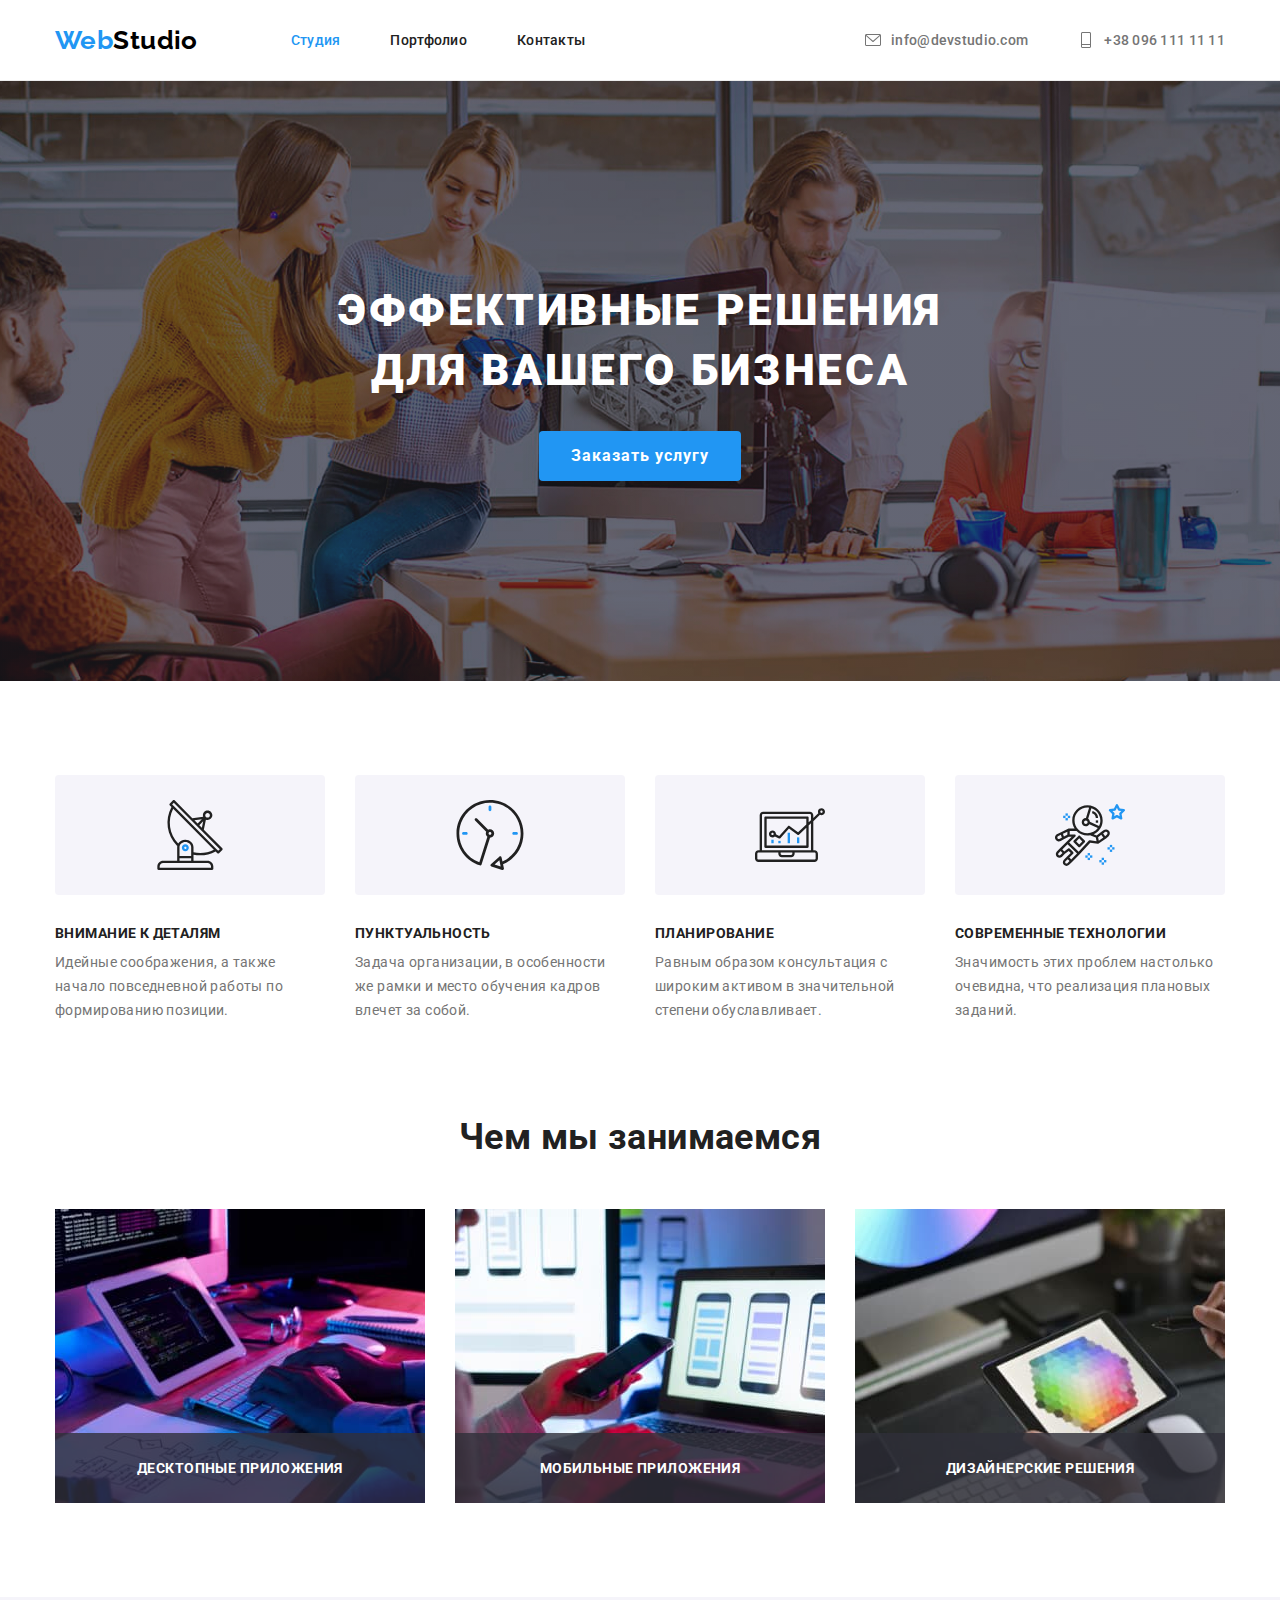
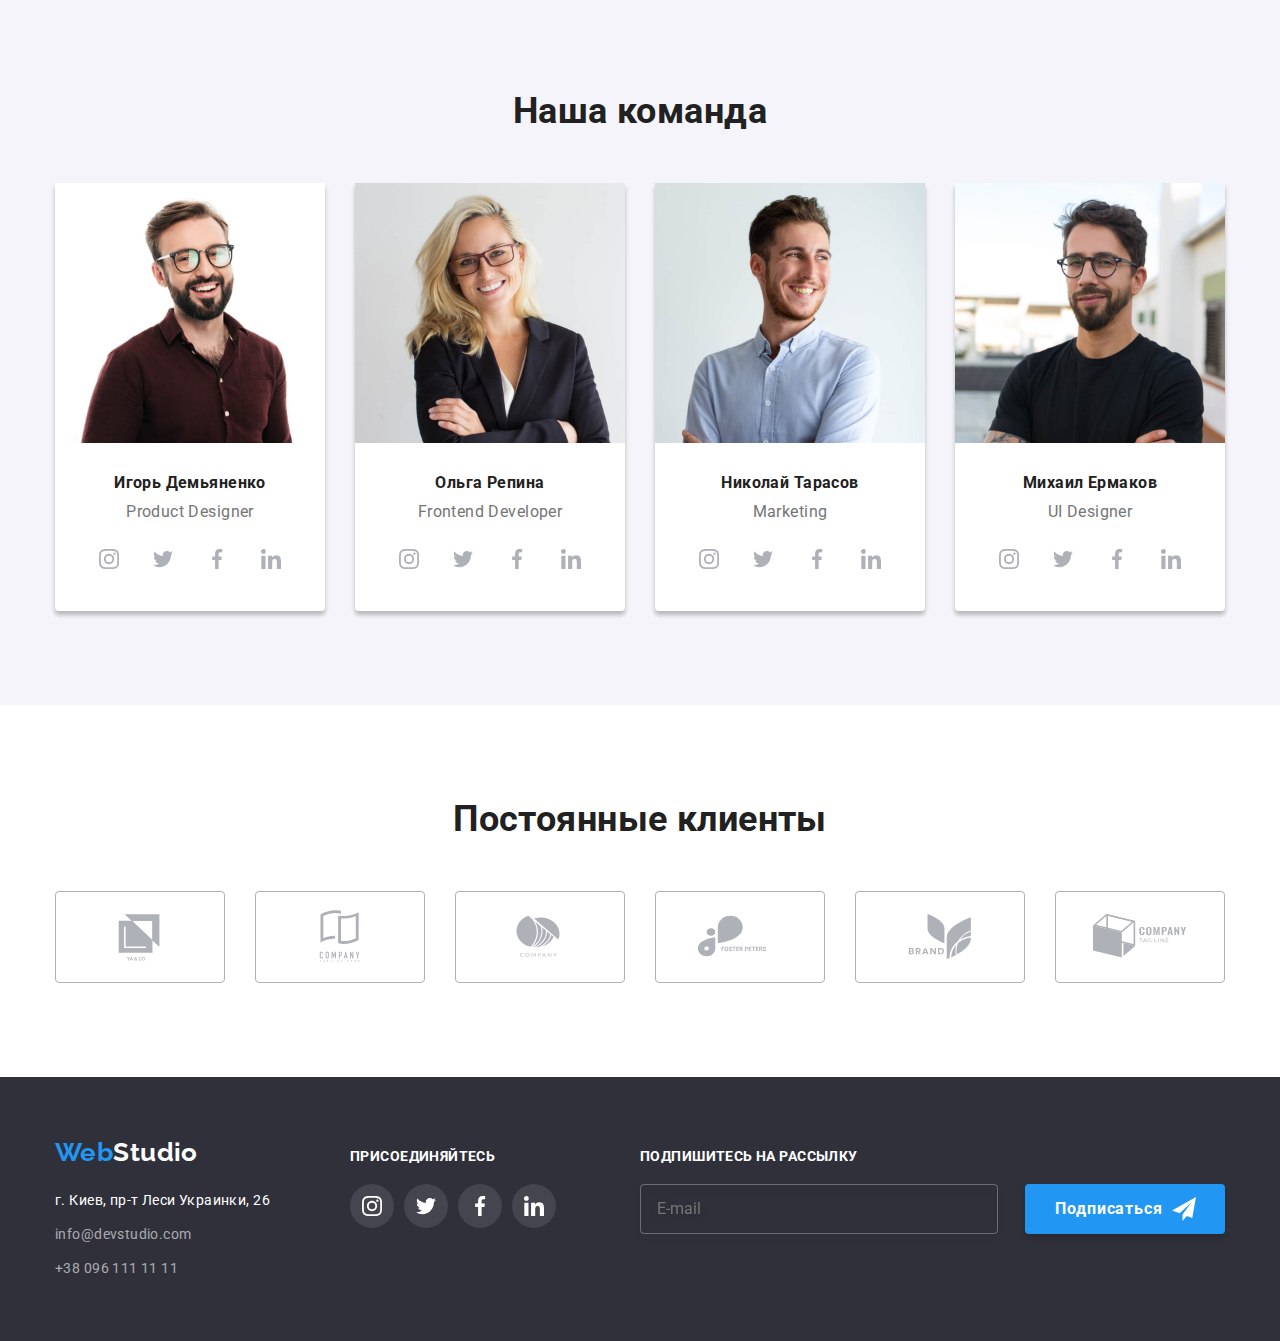
==== index.html @ c086c0a2 "Initial commit" ====
<!DOCTYPE html>
<html lang="ru">
  <head>
    <meta charset="UTF-8" />
    <meta http-equiv="X-UA-Compatible" content="IE=edge" />
    <meta name="viewport" content="width=device-width, initial-scale=1.0" />
    <title>goit-markup-hw-06</title>
    <link
      href="https://fonts.googleapis.com/css2?family=Raleway:wght@700&family=Roboto:wght@400;500;700;900&family=Tangerine:wght@700&display=swap"
      rel="stylesheet"
    />
    <link
      rel="stylesheet"
      href="https://cdnjs.cloudflare.com/ajax/libs/modern-normalize/1.1.0/modern-normalize.min.css"
    />
    <link rel="stylesheet" href="./css/styles.css" />
  </head>
  <body>
    <!--Шапка сайта-->
    <header class="page-header">
      <div class="container">
        <nav class="nav">
          <a href="./index.html" class="logo"
            ><span class="accent">Web</span>Studio</a
          >
          <ul class="nav-list list">
            <li class="item">
              <a class="link current" href="./index.html">Студия</a>
            </li>
            <li class="item">
              <a class="link" href="./portfolio.html">Портфолио</a>
            </li>
            <li class="item">
              <a class="link" href="#">Контакты</a>
            </li>
          </ul>
        </nav>
        <ul class="contacts-list list">
          <li class="item">
            <a class="link" href="mailto:info@devstudio.com">
              <svg class="icon-pag" width="16" height="16">
                <use href="./images/sprite.svg#icon-mail"></use>
              </svg>
              info@devstudio.com</a
            >
          </li>
          <li class="item">
            <a class="link" href="tel:+380961111111">
              <svg class="icon-pag" width="16" height="16">
                <use href="./images/sprite.svg#icon-phone"></use>
              </svg>
              +38 096 111 11 11</a
            >
          </li>
        </ul>
      </div>
    </header>

    <main>
      <!--Герой-->
      <section class="hero">
        <div class="container">
          <h1 class="title">Эффективные решения для вашего бизнеса</h1>
          <button type="button" class="button" data-modal-open>
            Заказать услугу
          </button>
        </div>
      </section>

      <!--Преимущества-->
      <section class="section features">
        <div class="container">
          <h2 class="section-title hidden">Наши преимущества</h2>
          <ul class="features-list list">
            <li class="flex-element features-item features-icon1">
              <h3 class="title">Внимание к деталям</h3>
              <p class="text">
                Идейные соображения, а также начало повседневной работы по
                формированию позиции.
              </p>
            </li>
            <li class="flex-element features-item features-icon2">
              <h3 class="title">Пунктуальность</h3>
              <p class="text">
                Задача организации, в особенности же рамки и место обучения
                кадров влечет за собой.
              </p>
            </li>
            <li class="flex-element features-item features-icon3">
              <h3 class="title">Планирование</h3>
              <p class="text">
                Равным образом консультация с широким активом в значительной
                степени обуславливает.
              </p>
            </li>
            <li class="flex-element features-item features-icon4">
              <h3 class="title">Современные технологии</h3>
              <p class="text">
                Значимость этих проблем настолько очевидна, что реализация
                плановых заданий.
              </p>
            </li>
          </ul>
        </div>
      </section>

      <!--Наши занятия-->
      <section class="section work">
        <div class="container">
          <h2 class="section-title">Чем мы занимаемся</h2>
          <ul class="work-list list">
            <li class="flex-element">
              <img
                src="./images/place1.jpg"
                alt="мужчина печатает на клавиатуре"
                width="370"
                height="294"
              />
              <h3 class="title">Десктопные приложения</h3>
            </li>
            <li class="flex-element">
              <img
                src="./images/place2.jpg"
                alt="девушка клацает смартфон и
          ноутбук"
                width="370"
                height="294"
              />
              <h3 class="title">Мобильные приложения</h3>
            </li>
            <li class="flex-element">
              <img
                src="./images/place3.jpg"
                alt="девушка держит планшет в руках"
                width="370"
                height="294"
              />
              <h3 class="title">Дизайнерские решения</h3>
            </li>
          </ul>
        </div>
      </section>

      <!--Команда-->
      <section class="section team">
        <div class="container">
          <h2 class="section-title">Наша команда</h2>
          <ul class="team-list list">
            <li class="flex-element">
              <img
                class="img"
                src="./images/teacher1.jpg"
                alt="учитель мужчина"
                width="270"
                height="260"
              />
              <div class="team-list-box">
                <h3 class="title">Игорь Демьяненко</h3>
                <p class="text">Product Designer</p>
                <ul class="list-sicials">
                  <li class="social-item">
                    <a class="sicial-link" href="" aria-label="instagram">
                      <svg width="20" height="20">
                        <use href="./images/sprite.svg#icon-instagram"></use>
                      </svg>
                    </a>
                  </li>
                  <li class="social-item">
                    <a class="sicial-link" href="" aria-label="twitter">
                      <svg width="20" height="20">
                        <use href="./images/sprite.svg#icon-twitter"></use>
                      </svg>
                    </a>
                  </li>
                  <li class="social-item">
                    <a class="sicial-link" href="" aria-label="facebook">
                      <svg width="20" height="20">
                        <use href="./images/sprite.svg#icon-facebook"></use>
                      </svg>
                    </a>
                  </li>
                  <li class="social-item">
                    <a class="sicial-link" href="" aria-label="linkedin">
                      <svg width="20" height="20">
                        <use href="./images/sprite.svg#icon-linkedin"></use>
                      </svg>
                    </a>
                  </li>
                </ul>
              </div>
            </li>
            <li class="flex-element">
              <img
                class="img"
                src="./images/teacher2.jpg"
                alt="учитель женщина"
                width="270"
                height="260"
              />
              <div class="team-list-box">
                <h3 class="title">Ольга Репина</h3>
                <p class="text">Frontend Developer</p>
                <ul class="list-sicials">
                  <li class="social-item">
                    <a class="sicial-link" href="" aria-label="instagram">
                      <svg width="20" height="20">
                        <use href="./images/sprite.svg#icon-instagram"></use>
                      </svg>
                    </a>
                  </li>
                  <li class="social-item">
                    <a class="sicial-link" href="" aria-label="twitter">
                      <svg width="20" height="20">
                        <use href="./images/sprite.svg#icon-twitter"></use>
                      </svg>
                    </a>
                  </li>
                  <li class="social-item">
                    <a class="sicial-link" href="" aria-label="facebook">
                      <svg width="20" height="20">
                        <use href="./images/sprite.svg#icon-facebook"></use>
                      </svg>
                    </a>
                  </li>
                  <li class="social-item">
                    <a class="sicial-link" href="" aria-label="linkedin">
                      <svg width="20" height="20">
                        <use href="./images/sprite.svg#icon-linkedin"></use>
                      </svg>
                    </a>
                  </li>
                </ul>
              </div>
            </li>
            <li class="flex-element">
              <img
                class="img"
                src="./images/teacher3.jpg"
                alt="учитель мужчина"
                width="270"
                height="260"
              />
              <div class="team-list-box">
                <h3 class="title">Николай Тарасов</h3>
                <p class="text">Marketing</p>
                <ul class="list-sicials">
                  <li class="social-item">
                    <a class="sicial-link" href="" aria-label="instagram">
                      <svg width="20" height="20">
                        <use href="./images/sprite.svg#icon-instagram"></use>
                      </svg>
                    </a>
                  </li>
                  <li class="social-item">
                    <a class="sicial-link" href="" aria-label="twitter">
                      <svg width="20" height="20">
                        <use href="./images/sprite.svg#icon-twitter"></use>
                      </svg>
                    </a>
                  </li>
                  <li class="social-item">
                    <a class="sicial-link" href="" aria-label="facebook">
                      <svg width="20" height="20">
                        <use href="./images/sprite.svg#icon-facebook"></use>
                      </svg>
                    </a>
                  </li>
                  <li class="social-item">
                    <a class="sicial-link" href="" aria-label="linkedin">
                      <svg width="20" height="20">
                        <use href="./images/sprite.svg#icon-linkedin"></use>
                      </svg>
                    </a>
                  </li>
                </ul>
              </div>
            </li>
            <li class="flex-element">
              <img
                class="img"
                src="./images/teacher4.jpg"
                alt="учитель мужчина"
                width="270"
                height="260"
              />
              <div class="team-list-box">
                <h3 class="title">Михаил Ермаков</h3>
                <p class="text">UI Designer</p>
                <ul class="list-sicials">
                  <li class="social-item">
                    <a class="sicial-link" href="" aria-label="instagram">
                      <svg width="20" height="20">
                        <use href="./images/sprite.svg#icon-instagram"></use>
                      </svg>
                    </a>
                  </li>
                  <li class="social-item">
                    <a class="sicial-link" href="" aria-label="twitter">
                      <svg width="20" height="20">
                        <use href="./images/sprite.svg#icon-twitter"></use>
                      </svg>
                    </a>
                  </li>
                  <li class="social-item">
                    <a class="sicial-link" href="" aria-label="facebook">
                      <svg width="20" height="20">
                        <use href="./images/sprite.svg#icon-facebook"></use>
                      </svg>
                    </a>
                  </li>
                  <li class="social-item">
                    <a class="sicial-link" href="" aria-label="linkedin">
                      <svg width="20" height="20">
                        <use href="./images/sprite.svg#icon-linkedin"></use>
                      </svg>
                    </a>
                  </li>
                </ul>
              </div>
            </li>
          </ul>
        </div>
      </section>

      <section class="section clients">
        <div class="container">
          <h2 class="section-title">Постоянные клиенты</h2>
          <ul class="clients-list list">
            <li class="clients-item">
              <a class="clients-link" href="#">
                <svg width="106" height="60">
                  <use href="./images/sprite.svg#icon-company1"></use>
                </svg>
              </a>
            </li>
            <li class="clients-item">
              <a class="clients-link" href="#">
                <svg width="106px" height="60px">
                  <use href="./images/sprite.svg#icon-company2"></use>
                </svg>
              </a>
            </li>
            <li class="clients-item">
              <a class="clients-link" href="#">
                <svg width="106" height="60">
                  <use href="./images/sprite.svg#icon-company3"></use>
                </svg>
              </a>
            </li>
            <li class="clients-item">
              <a class="clients-link" href="#">
                <svg width="106" height="60">
                  <use href="./images/sprite.svg#icon-company4"></use>
                </svg>
              </a>
            </li>
            <li class="clients-item">
              <a class="clients-link" href="#">
                <svg width="106" height="60">
                  <use href="./images/sprite.svg#icon-company5"></use>
                </svg>
              </a>
            </li>
            <li class="clients-item">
              <a class="clients-link" href="#">
                <svg width="106px" height="60px">
                  <use href="./images/sprite.svg#icon-company6"></use>
                </svg>
              </a>
            </li>
          </ul>
        </div>
      </section>
    </main>

    <!--Подвал сайта-->
    <footer class="footer">
      <div class="container">
        <div class="footer-block-left">
          <div class="footer-flex">
            <a href="./index.html" class="logo"
              ><span class="accent">Web</span>Studio</a
            >
            <address class="footer-address">
              <ul class="contacts-nav list">
                <li class="address-item">
                  <a
                    href="https://goo.gl/maps/D3uRbkzvZpGUqhTm6"
                    target="_blank"
                    rel="noopener noreferrer"
                    class="link"
                    >г. Киев, пр-т Леси Украинки, 26</a
                  >
                </li>
                <li class="item">
                  <a href="mailto:info@devstudio.com" class="link"
                    >info@devstudio.com</a
                  >
                </li>
                <li class="item">
                  <a href="tel:+380961111111" class="link">+38 096 111 11 11</a>
                </li>
              </ul>
            </address>
          </div>
          <div class="footer-flex">
            <h3 class="title">присоединяйтесь</h3>
            <ul class="list-sicials">
              <li class="social-item">
                <a class="sicial-link" href="" aria-label="instagram">
                  <svg width="20" height="20">
                    <use href="./images/sprite.svg#icon-instagram"></use>
                  </svg>
                </a>
              </li>
              <li class="social-item">
                <a class="sicial-link" href="" aria-label="twitter">
                  <svg width="20" height="20">
                    <use href="./images/sprite.svg#icon-twitter"></use>
                  </svg>
                </a>
              </li>
              <li class="social-item">
                <a class="sicial-link" href="" aria-label="facebook">
                  <svg width="20" height="20">
                    <use href="./images/sprite.svg#icon-facebook"></use>
                  </svg>
                </a>
              </li>
              <li class="social-item">
                <a class="sicial-link" href="" aria-label="linkedin">
                  <svg width="20" height="20">
                    <use href="./images/sprite.svg#icon-linkedin"></use>
                  </svg>
                </a>
              </li>
            </ul>
          </div>
        </div>

        <div class="footer-form footer-block-right">
          <h3 class="title">Подпишитесь на рассылку</h3>
          <form class="form">
            <input
              class="form-input"
              type="text"
              name="user-subscribe"
              placeholder="E-mail"
            />
            <button class="button" type="submit">
              Подписаться
              <svg class="icon-send" width="24" height="24">
                <use href="./images/sprite.svg#icon-icon-send"></use>
              </svg>
            </button>
          </form>
        </div>
      </div>
    </footer>

    <div class="backdrop is-hidden" data-modal>
      <div class="model">
        <strong class="model-title"
          >Оставьте свои данные, мы вам перезвоним</strong
        >
        <form class="model-form">
          <label class="label-grup">
            <span class="model-name">Имя</span>
            <input class="model-input" type="text" name="user-name" />
            <svg class="modal-icon" width="16" height="16">
              <use href="./images/sprite.svg#icon-person-modal"></use>
            </svg>
          </label>

          <label class="label-grup">
            <span class="model-name">Телефон</span>
            <input class="model-input" type="text" name="user-phone" />
            <svg class="modal-icon" width="16" height="16">
              <use href="./images/sprite.svg#icon-phone-modal"></use>
            </svg>
          </label>

          <label class="label-grup">
            <span class="model-name">Почта</span>
            <input class="model-input" type="text" name="user-email" />
            <svg class="modal-icon" width="16" height="16">
              <use href="./images/sprite.svg#icon-email-modal"></use>
            </svg>
          </label>

          <label class="label-grup label-comment">
            <span class="model-name">Коментарий</span>
            <textarea
              class="modai-comment"
              placeholder="Введите текст"
            ></textarea>
          </label>

          <label class="label-grup label-checkbox">
            <input
              class="model-checkbox hidden"
              type="checkbox"
              name="user-checkbox"
            />
            <span class="checkbox-box">
              <svg class="checkbox-icon" width="11" height="8">
                <use href="./images/sprite.svg#icon-mark-modal"></use>
              </svg>
            </span>
            <span class="checkbox-name"
              >Соглашаюсь с рассылкой и принимаю&nbsp;<a
                class="checkbox-link"
                href="#"
                >Условия договора</a
              ></span
            >
          </label>
          <button class="button" type="submit">Отправить</button>
        </form>

        <button class="button-close" data-modal-close>
          <svg class="close-icon" width="11" height="11">
            <use href="./images/sprite.svg#icon-close"></use>
          </svg>
        </button>
      </div>
    </div>

    <script src="./js/modal.js"></script>
  </body>
</html>
---- css/styles.css ----
:root {
  --primary-white-color: #fff;
  --primary-text-color: #757575;
  --title-text-color: #212121;
  --accant-color: #2196f3;
  --portfolio-btn-color: #f5f4fa;
  --social-icon-color: #afb1b8;
  --slider-text-color: rgba(33, 150, 243, 0.9);
}

body {
  position: relative;
  font-family: "Roboto", sans-serif;
  font-size: 14px;
  line-height: 1.714;
  letter-spacing: 0.03em;

  color: var(--primary-text-color);
  background-color: var(--primary-white-color);
}

img {
  display: block;
}

.list {
  padding: 0;
  margin: 0;
  list-style: none;
}
.hidden {
  position: absolute;
  white-space: nowrap;
  width: 1px;
  height: 1px;
  overflow: hidden;
  border: 0;
  padding: 0;
  clip: rect(0 0 0 0);
  clip-path: inset(50%);
  margin: -1px;
}
.link {
  display: block;
  text-decoration: none;

  transition-property: color;
  transition-duration: 250ms;
  transition-timing-function: cubic-bezier(0.4, 0, 0.2, 1);
}

.container {
  width: 1200px;
  padding-left: 15px;
  padding-right: 15px;
  margin: 0 auto;
}

/* logo */
.logo {
  font-family: "Raleway", sans-serif;
  text-decoration: none;
  font-weight: 700;
  font-size: 26px;
  line-height: 1.192;

  color: #000;
}

.page-header .logo {
  margin-right: 93px;
  padding-top: 24px;
  padding-bottom: 24px;
}

/* page-header */

.page-header {
  border-bottom: 1px solid #ececec;
}

.page-header .container,
.nav-list {
  display: flex;
}
.page-header .nav {
  display: flex;
  align-items: center;
}

.contacts-list {
  display: flex;
  margin-left: auto;
}

.contacts-list .link {
  display: flex;
}

.contacts-list .icon-pag {
  margin-right: 10px;
  fill: var(--primary-text-color);

  transition-property: fill;
  transition-duration: 250ms;
  transition-timing-function: cubic-bezier(0.4, 0, 0.2, 1);
}

.contacts-list .link:hover .icon-pag,
.contacts-list .link:focus .icon-pag {
  fill: var(--accant-color);
}

.nav-list .link,
.contacts-list .link {
  padding-top: 32px;
  padding-bottom: 32px;
}

.nav-list .item:not(:last-child),
.contacts-list .item:not(:last-child) {
  margin-right: 50px;
}

.nav-list .link,
.contacts-list .link {
  font-weight: 500;
  line-height: 1.142;
  letter-spacing: 0.02em;

  color: var(--title-text-color);
}

.nav-list .link {
  position: relative;
}

.nav-list .link::after {
  content: "";
  display: inline-block;
  width: 100%;
  height: 4px;
  position: absolute;
  bottom: -1px;
  left: 0;
  border-radius: 2px;

  transition-property: background-color;
  transition-duration: 250ms;
  transition-timing-function: cubic-bezier(0.4, 0, 0.2, 1);
}

.nav-list .link:hover.link::after {
  background-color: var(--accant-color);
}

.contacts-list .link {
  color: var(--primary-text-color);
}

.link:hover,
.link:focus,
.nav .current,
.accent {
  color: var(--accant-color);
}

/* hero */

.hero {
  background-image: linear-gradient(
      to right,
      rgba(47, 48, 58, 0.4),
      rgba(47, 48, 58, 0.4)
    ),
    url("../images/hero-bg.jpg");
  background-position: center top;
  background-repeat: no-repeat;

  max-width: 1600px;
  margin: 0 auto;
  padding-top: 200px;
  padding-bottom: 200px;
  text-align: center;
}

.footer {
  background-color: #2f303a;
}

.hero .title {
  max-width: 696px;
  margin: 0 auto 30px auto;

  font-weight: 900;
  font-size: 44px;
  line-height: 1.363;
  letter-spacing: 0.06em;
  text-transform: uppercase;

  color: var(--primary-white-color);
}

.button {
  padding: 10px 32px;
  cursor: pointer;
  border: none;

  font-weight: 700;
  font-size: 16px;
  line-height: 1.875;
  letter-spacing: 0.06em;

  color: var(--primary-white-color);
  background-color: var(--accant-color);
  border-radius: 4px;

  transition-property: background-color, box-shadow;
  transition-duration: 250ms;
  transition-timing-function: cubic-bezier(0.4, 0, 0.2, 1);
}

.hero .button:hover {
  background-color: #188ce8;
  box-shadow: 0px 4px 4px rgba(0, 0, 0, 0.15);
}

/* section */

.section {
  padding: 94px 0;
}

.section .title {
  color: var(--title-text-color);
}

.section .section-title {
  font-size: 36px;
  line-height: 1.166;
  text-align: center;

  color: var(--title-text-color);
}

.section-title {
  margin-top: 0;
  margin-bottom: 50px;
}

/* features */

.features-item::before {
  content: "";
  display: block;
  width: 270px;
  height: 120px;
  border-radius: 4px;
  background-color: #f5f4fa;

  background-position: center center;
  background-size: 70px 70px;
  background-repeat: no-repeat;
  margin-bottom: 30px;
}

.features-icon1::before {
  background-image: url("../images/antenna.svg");
}
.features-icon2::before {
  background-image: url("../images/clock.svg");
}
.features-icon3::before {
  background-image: url("../images/diagram.svg");
}
.features-icon4::before {
  background-image: url("../images/astronaut.svg");
}

.features {
  padding-bottom: 0;
}

.features-list {
  display: flex;
}

.features-list .flex-element {
  width: 270px;
}

.features-list .flex-element:not(:last-child) {
  margin-right: 30px;
}

.features-list .title {
  margin-top: 0;
  margin-bottom: 10px;

  font-size: 14px;
  line-height: 1.142;
  text-transform: uppercase;
}

.features-list .text {
  margin: 0;
}

/* work */

.work {
  padding-top: 94px;
  padding-bottom: 94px;
}

.work-list {
  display: flex;
  line-height: 0;
}

.work-list .flex-element:not(:last-child) {
  margin-right: 30px;
}

.work-list .flex-element {
  position: relative;
}

.work-list .title {
  position: absolute;
  bottom: 0;
  left: 0;
  margin: 0;
  padding: 27px 0;
  width: 100%;
  text-align: center;
  font-size: 14px;
  line-height: 1.142;
  text-transform: uppercase;
  color: var(--primary-white-color);
  background-color: rgba(47, 48, 58, 0.8);
}

/* team */

.team-list {
  display: flex;
}

.team-list .flex-element {
  border-radius: 0 0 4px 4px;
  box-shadow: 0px 4px 4px 0px rgba(0, 0, 0, 0.25);

  background-color: var(--primary-white-color);
}

.team-list .flex-element:not(:last-child) {
  margin-right: 30px;
}

.team {
  padding-top: 94px;
  padding-bottom: 94px;
  background-color: #f5f4fa;
}

.team-list-box {
  padding: 30px 10px;
}

.team-list .title,
.team-list .text {
  margin: 0;

  font-size: 16px;
  line-height: 1.187;
  text-align: center;
}

.team-list .title {
  margin-bottom: 10px;
}

.team-list .text {
  margin-bottom: 16px;
}

/* list-sicials */

.list-sicials {
  display: flex;
  list-style: none;
  justify-content: center;
  align-items: center;
  padding: 0;
  margin: 0;
}

.list-sicials .social-item:not(:last-child) {
  margin-right: 10px;
}

.list-sicials .sicial-link {
  width: 44px;
  height: 44px;
  border-radius: 50%;
  display: flex;
  justify-content: center;
  align-items: center;

  transition-property: background-color;
  transition-duration: 250ms;
  transition-timing-function: cubic-bezier(0.4, 0, 0.2, 1);
}

.sicial-link svg {
  fill: var(--social-icon-color);

  transition-property: fill;
  transition-duration: 250ms;
  transition-timing-function: cubic-bezier(0.4, 0, 0.2, 1);
}

.list-sicials .sicial-link:hover,
.list-sicials .sicial-link:focus {
  background-color: var(--accant-color);
}

.sicial-link:hover > svg,
.sicial-link:focus > svg {
  fill: var(--primary-white-color);
}

/* clients */

.clients-list {
  display: flex;
  justify-content: center;
}

.clients-list .clients-link {
  width: 170px;
  height: 92px;
  display: flex;
  justify-content: center;
  align-items: center;
  border: 1px solid var(--social-icon-color);
  border-radius: 4px;

  transition-property: border-color;
  transition-duration: 250ms;
  transition-timing-function: cubic-bezier(0.4, 0, 0.2, 1);
}

.clients-link svg {
  fill: var(--social-icon-color);

  transition-property: fill;
  transition-duration: 250ms;
  transition-timing-function: cubic-bezier(0.4, 0, 0.2, 1);
}

.clients-list .clients-link:hover svg,
.clients-list .clients-link:focus svg {
  fill: var(--accant-color);
}

.clients-item .clients-link:hover,
.clients-item .clients-link:focus {
  border-color: var(--accant-color);
}

.clients-item:not(:last-child) {
  margin-right: 30px;
}

/* footer */

.footer > .container {
  display: flex;
  align-items: baseline;
}

.footer-block-left {
  display: flex;
  width: 50%;
  align-items: baseline;
}
.footer-block-right {
  width: 50%;
}

.footer-flex:not(:last-child) {
  margin-right: 80px;
}

.footer {
  padding-top: 60px;
  padding-bottom: 60px;
}

.footer .link {
  font-style: normal;
  color: var(--title-text-color);
}

.footer .link:hover,
.footer .link:focus {
  color: var(--accant-color);
}

.footer .link {
  color: rgba(255, 255, 255, 0.6);
}

.footer .logo,
.address-item .link,
.address-item .link:hover,
.address-item .link.footer {
  color: var(--primary-white-color);
}

.footer-address {
  margin-top: 20px;
}

.contacts-nav .address-item {
  margin-bottom: 10px;
}
.contacts-nav .item:not(:last-child) {
  margin-bottom: 10px;
}

.footer .title {
  margin: 0;
  margin-bottom: 20px;

  font-size: 14px;
  line-height: 1.142;
  letter-spacing: 0.03em;
  text-transform: uppercase;

  color: var(--primary-white-color);
}

.footer-flex .sicial-link {
  background-color: rgba(255, 255, 255, 0.1);
}

.footer-flex svg {
  fill: var(--primary-white-color);
}

.footer-form .form {
  position: relative;
  display: flex;
  justify-content: space-between;
}

.footer-label {
  position: relative;
}

.footer-form .form-input {
  padding: 15px 16px;
  border: 1px solid rgba(255, 255, 255, 0.3);
  filter: drop-shadow(0px 4px 4px rgba(0, 0, 0, 0.15));
  border-radius: 4px;
  background-color: transparent;
  width: 358px;
  font-size: 16px;
  color: var(--primary-white-color);

  /* transition-property: border-color;
  transition-duration: 250ms;
  transition-timing-function: cubic-bezier(0.4, 0, 0.2, 1); */
}

/* .footer-form .form-input:hover {
  border-color: var(--accant-color);
} */

.footer-form .button {
  padding: 10px 29px;
  min-width: 200px;
  height: 50px;
  padding-right: 61px;

  box-shadow: 0px 4px 4px rgba(0, 0, 0, 0.15);
  border-radius: 4px;
}

.footer-form .icon-send {
  position: absolute;
  right: 29px;
  top: 13px;

  fill: var(--primary-white-color);
}

/* portfolio-list */

.portfolio-list {
  margin-bottom: 50px;
  display: flex;
  justify-content: center;
}

.portfolio-list .flex-element:not(:last-child) {
  margin-right: 8px;
}

.portfolio-button {
  padding: 6px 22px;
  border-radius: 4px;

  cursor: pointer;
  border: none;

  font-family: "Roboto", sans-serif;
  font-weight: 500;
  font-size: 16px;
  line-height: 1.625;

  color: var(--title-text-color);
  background-color: var(--portfolio-btn-color);

  transition-property: background-color, color, box-shadow;
  transition-duration: 250ms;
  transition-timing-function: cubic-bezier(0.4, 0, 0.2, 1);
}

.portfolio-button:hover,
.portfolio-button:focus,
.acctive {
  color: var(--primary-white-color);
  background-color: var(--accant-color);
  box-shadow: 0px 4px 4px rgba(0, 0, 0, 0.15);
}

/*page-portfolio */

.portfolio-page {
  display: flex;
  flex-wrap: wrap;
}

.portfolio-page .flex-element {
  margin-right: 30px;
  margin-bottom: 30px;
  /* overflow: hidden; */

  transition-property: box-shadow;
  transition-duration: 250ms;
  transition-timing-function: cubic-bezier(0.4, 0, 0.2, 1);
}

.portfolio-page .flex-element:nth-child(3n) {
  margin-right: 0;
}

.portfolio-page .flex-element:nth-last-child(-n + 3) {
  margin-bottom: 0;
}

.portfolio-page .link:hover {
  box-shadow: 0px 1px 1px rgba(0, 0, 0, 0.12), 0px 4px 4px rgba(0, 0, 0, 0.06),
    1px 4px 6px rgba(0, 0, 0, 0.16);
}

.portfolio-page .title {
  margin: 0;
  margin-bottom: 4px;

  font-size: 18px;
  line-height: 2;
  letter-spacing: 0.06em;
}

.portfolio-page .text {
  margin: 0;
  font-size: 16px;
  line-height: 1.875;
}

.portfolio-page .box {
  padding: 20px 24px;
  border-right: 1px solid #eeeeee;
  border-bottom: 1px solid #eeeeee;
  border-left: 1px solid #eeeeee;
}

.portfolio-page .text {
  color: var(--primary-text-color);
}

.slider-box {
  position: relative;
  overflow: hidden;
}

.portfolio-page .slider-text {
  position: absolute;
  top: 0;
  left: 0;
  width: 100%;
  height: 100%;
  transform: translateY(100%);

  margin: 0;
  padding: 63px 24px 0 24px;

  font-size: 18px;
  line-height: 1.555;
  letter-spacing: 0.03em;

  color: var(--primary-white-color);
  background-color: var(--slider-text-color);

  transition-property: transform;
  transition-duration: 250ms;
  transition-timing-function: cubic-bezier(0.4, 0, 0.2, 1);
}

.portfolio-page .link:hover .slider-text {
  transform: translateY(0);
}

/* bacldrop */

.backdrop {
  position: fixed;
  top: 0;
  left: 0;

  display: flex;
  justify-content: center;
  align-items: center;

  width: 100%;
  height: 100%;

  opacity: 1;
  transition: opacity 250ms;

  background-color: rgba(0, 0, 0, 0.2);
}

.backdrop.is-hidden {
  opacity: 0;
  pointer-events: none;
}

.backdrop .model {
  position: relative;

  padding: 40px;
  min-width: 528px;
  /* height: 581px; */
  line-height: 0;

  box-shadow: 0px 1px 3px rgba(0, 0, 0, 0.12), 0px 1px 1px rgba(0, 0, 0, 0.14),
    0px 2px 1px rgba(0, 0, 0, 0.2);
  border-radius: 4px;

  background-color: white;
}

.button-close {
  position: absolute;
  top: 8px;
  right: 8px;

  display: flex;
  align-items: center;
  justify-content: center;

  width: 30px;
  height: 30px;

  border: 1px solid rgba(0, 0, 0, 0.1);
  border-radius: 50%;
  cursor: pointer;

  background-color: inherit;
}

.close-icon {
  transition-property: fill;
  transition-duration: 250ms;
  transition-timing-function: cubic-bezier(0.4, 0, 0.2, 1);
}

.button-close:hover .close-icon,
.button-close:focus .close-icon {
  fill: var(--accant-color);
}

.model-title {
  display: block;
  margin-bottom: 12px;
  font-size: 20px;
  line-height: 1.15;
  text-align: center;

  color: var(--title-text-color);
}

.model-form {
  display: flex;
  flex-direction: column;
  align-items: center;
}

.label-grup {
  position: relative;
  width: 100%;
}

.label-grup:hover .modal-icon,
.model-input:focus + .modal-icon {
  fill: var(--accant-color);
}

.model-input:focus {
  border: 1px solid var(--accant-color);
}

.label-grup:not(:last-child) {
  margin-bottom: 10px;
}

.label-grup .model-input {
  padding: 12px 42px;
  height: 40px;
  border: 1px solid rgba(33, 33, 33, 0.2);
  border-radius: 4px;
  resize: none;
  outline: none;

  transition-property: border;
  transition-duration: 250ms;
  transition-timing-function: cubic-bezier(0.4, 0, 0.2, 1);
}

.label-grup .model-input,
.label-grup .modai-comment {
  width: 100%;
}

.modai-comment {
  display: block;
  height: 120px;
  padding: 12px 16px;
  border: 1px solid rgba(33, 33, 33, 0.2);
  border-radius: 4px;
  resize: none;
  outline: none;

  transition-property: border;
  transition-duration: 250ms;
  transition-timing-function: cubic-bezier(0.4, 0, 0.2, 1);
}

.label-grup:hover .model-input,
.modai-comment:hover,
.model-input:focus,
.modai-comment:focus {
  border: 1px solid var(--accant-color);
}

.model-name {
  display: inline-block;
  margin-bottom: 4px;

  font-size: 12px;
  line-height: 1.16;
  letter-spacing: 0.01em;

  color: var(--primary-text-color);
}

.checkbox-name {
  font-size: 14px;
  line-height: 1.71;
  margin-left: 7px;
}

.label-grup .checkbox-link {
  color: var(--accant-color);
}

.model .label-checkbox {
  margin-bottom: 30px;
  display: flex;
  justify-content: center;
  align-items: center;
}

.model .label-comment {
  margin-bottom: 20px;
}
.modai-comment::placeholder {
  line-height: 1.142;
  letter-spacing: 0.01em;

  color: rgba(117, 117, 117, 0.5);
}

.modal-icon {
  position: absolute;
  bottom: 12px;
  left: 12px;

  transition-property: fill;
  transition-duration: 250ms;
  transition-timing-function: cubic-bezier(0.4, 0, 0.2, 1);
}

.model .button {
  display: block;
  margin: 0 auto;
  min-width: 200px;
  box-shadow: 0px 4px 4px rgba(0, 0, 0, 0.15);
}

.model .button:hover {
  background-color: #188ce8;
}

.checkbox-icon {
  fill: var(--primary-white-color);
}

.checkbox-box {
  display: flex;
  justify-content: center;
  align-items: center;
  width: 16px;
  height: 15px;

  outline: 2px solid var(--title-text-color);
  outline-offset: -2px;
  border-radius: 2px;
  pointer-events: none;

  transition-property: fill, outline, background-color;
  transition-duration: 250ms;
  transition-timing-function: cubic-bezier(0.4, 0, 0.2, 1);
}

.model-checkbox:focus + .checkbox-box {
  border: 3px solid var(--primary-text-color);
}

.model-checkbox {
  width: 16px;
  height: 16px;
}

.model-checkbox:checked + .checkbox-box {
  background-color: var(--accant-color);
  fill: var(--primary-white-color);
  outline: 2px solid var(--accant-color);
}
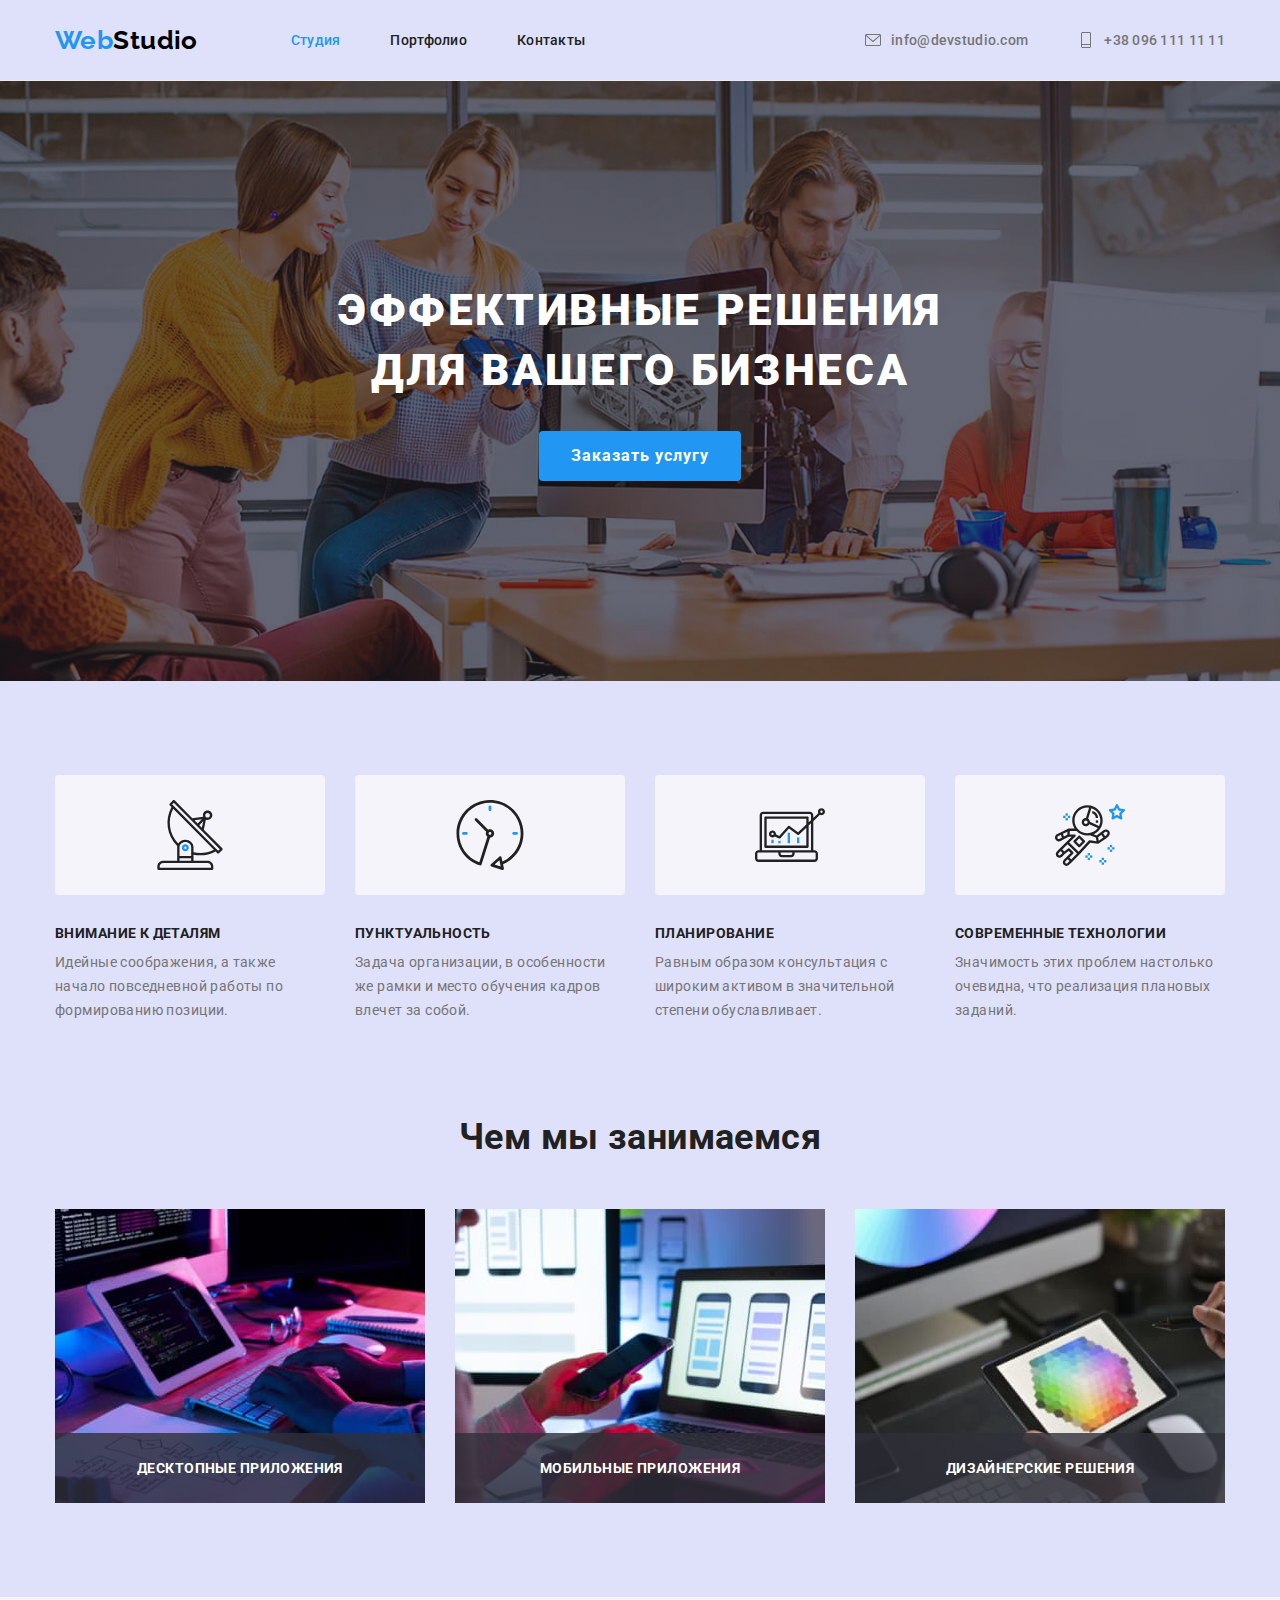
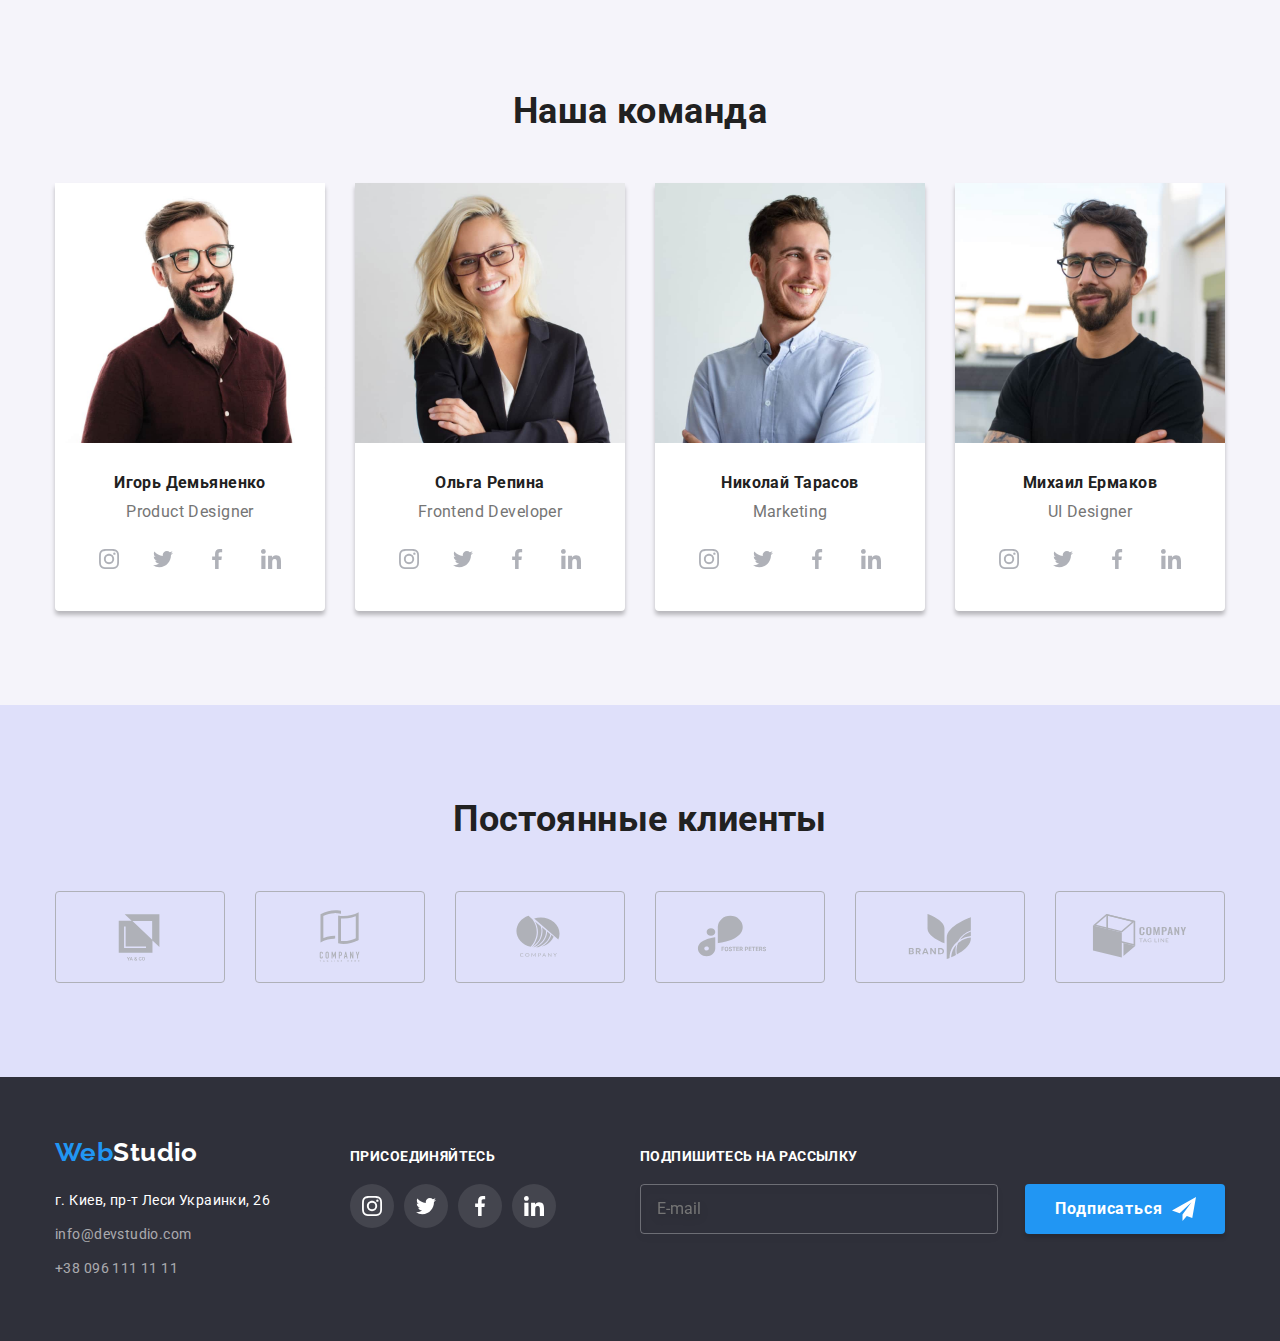
==== commit 7b4e8dff: "протестил sass" ====
--- a/index.html
+++ b/index.html
@@ -4,7 +4,7 @@
     <meta charset="UTF-8" />
     <meta http-equiv="X-UA-Compatible" content="IE=edge" />
     <meta name="viewport" content="width=device-width, initial-scale=1.0" />
-    <title>goit-markup-hw-06</title>
+    <title>goit-markup-hw-07</title>
     <link
       href="https://fonts.googleapis.com/css2?family=Raleway:wght@700&family=Roboto:wght@400;500;700;900&family=Tangerine:wght@700&display=swap"
       rel="stylesheet"
@@ -14,6 +14,7 @@
       href="https://cdnjs.cloudflare.com/ajax/libs/modern-normalize/1.1.0/modern-normalize.min.css"
     />
     <link rel="stylesheet" href="./css/styles.css" />
+    <link rel="stylesheet" href="./css/main.min.css" />
   </head>
   <body>
     <!--Шапка сайта-->
--- a/css/main.min.css
+++ b/css/main.min.css
@@ -0,0 +1,2 @@
+body{background-color:#dfe0fa}
+/*# sourceMappingURL=main.min.css.map */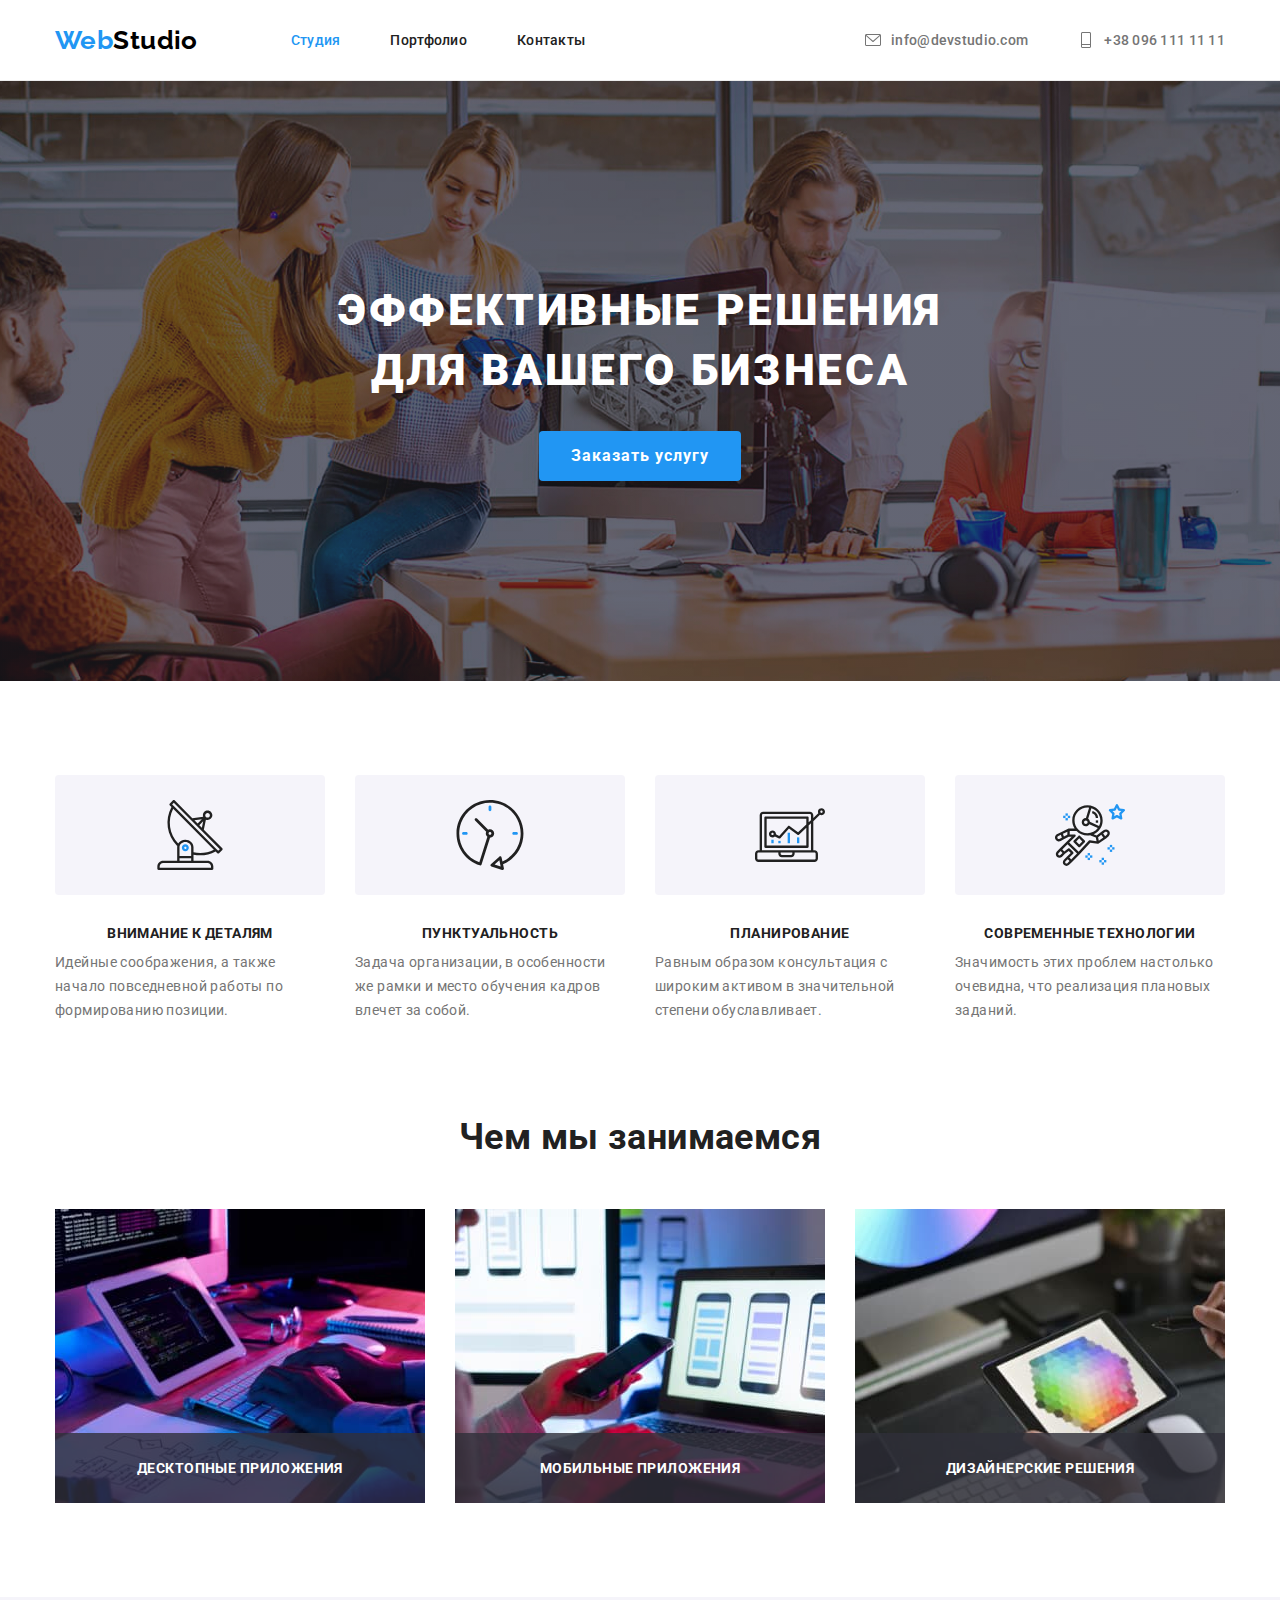
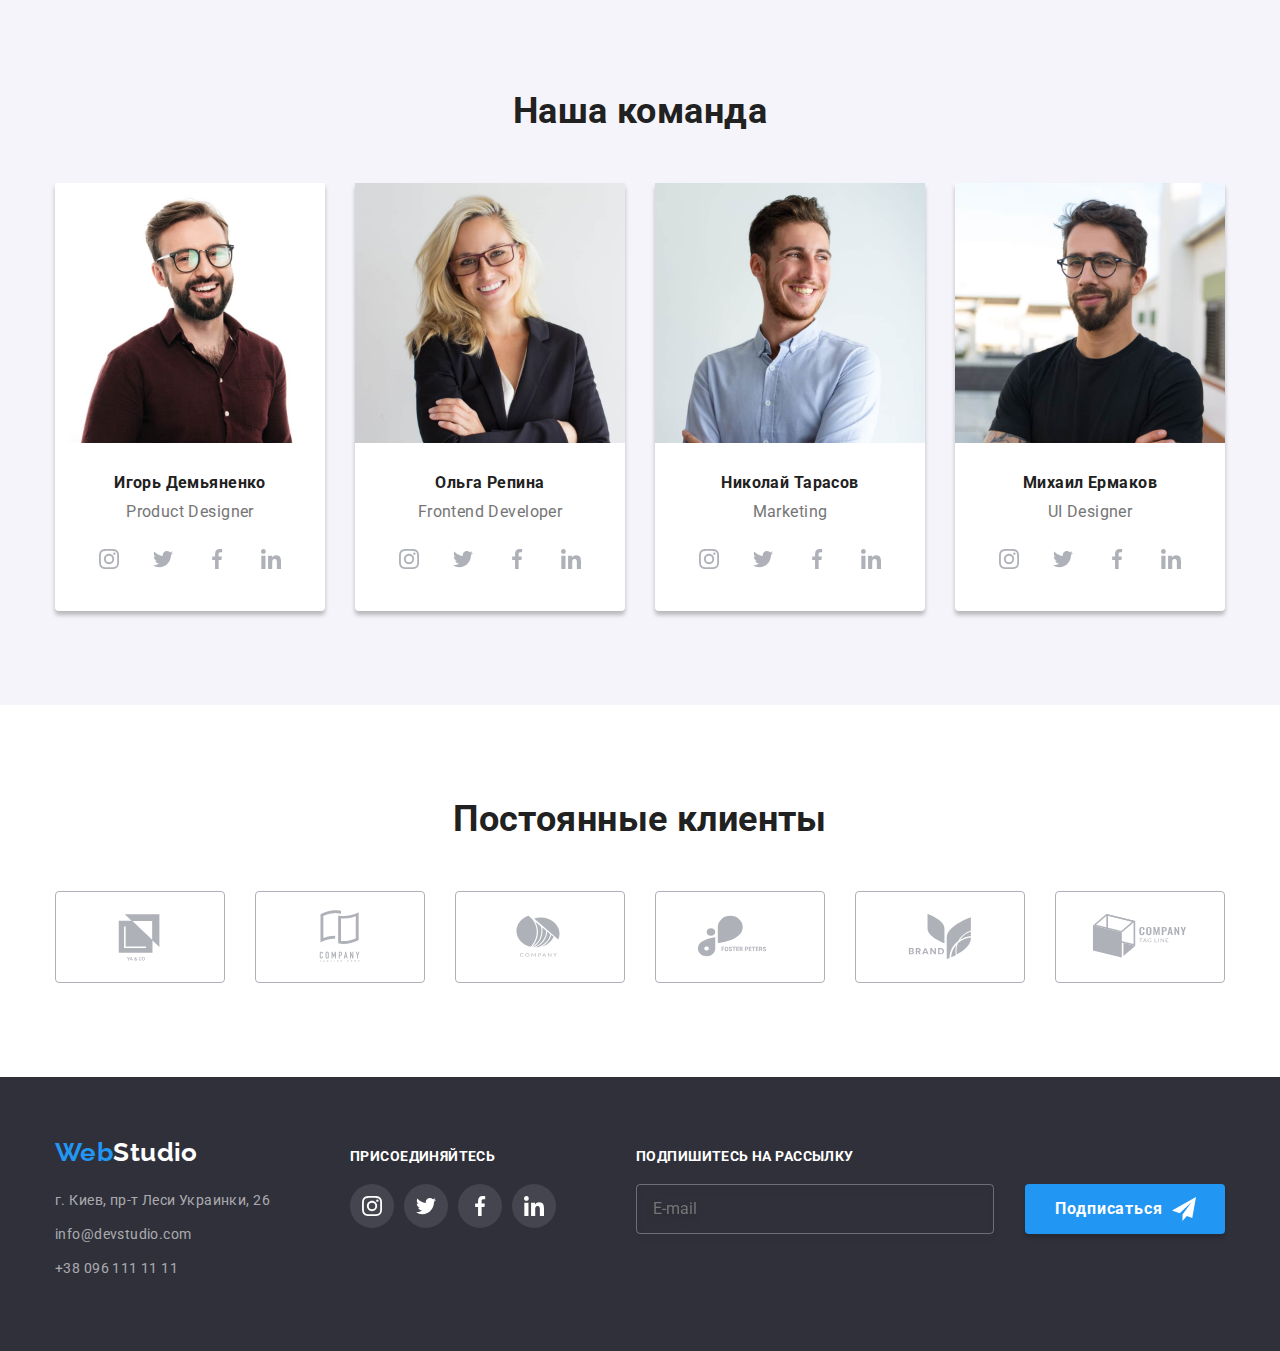
==== commit a74151f2: "работа с БЕМ и scss разбивка" ====
--- a/index.html
+++ b/index.html
@@ -13,41 +13,44 @@
       rel="stylesheet"
       href="https://cdnjs.cloudflare.com/ajax/libs/modern-normalize/1.1.0/modern-normalize.min.css"
     />
-    <link rel="stylesheet" href="./css/styles.css" />
+    <!-- <link rel="stylesheet" href="./css/styles.css" /> -->
     <link rel="stylesheet" href="./css/main.min.css" />
   </head>
   <body>
     <!--Шапка сайта-->
-    <header class="page-header">
+    <header class="header">
       <div class="container">
         <nav class="nav">
           <a href="./index.html" class="logo"
             ><span class="accent">Web</span>Studio</a
           >
           <ul class="nav-list list">
-            <li class="item">
-              <a class="link current" href="./index.html">Студия</a>
-            </li>
-            <li class="item">
-              <a class="link" href="./portfolio.html">Портфолио</a>
-            </li>
-            <li class="item">
-              <a class="link" href="#">Контакты</a>
+            <li class="nav__item">
+              <a class="nav__link link current" href="./index.html">Студия</a>
+            </li>
+            <li class="nav__item">
+              <a class="nav__link link" href="./portfolio.html">Портфолио</a>
+            </li>
+            <li class="nav__item">
+              <a class="nav__link link" href="#">Контакты</a>
             </li>
           </ul>
         </nav>
         <ul class="contacts-list list">
-          <li class="item">
-            <a class="link" href="mailto:info@devstudio.com">
-              <svg class="icon-pag" width="16" height="16">
+          <li class="contacts-list__item">
+            <a
+              class="contacts-list__link link"
+              href="mailto:info@devstudio.com"
+            >
+              <svg class="contacts-list__icon" width="16" height="16">
                 <use href="./images/sprite.svg#icon-mail"></use>
               </svg>
               info@devstudio.com</a
             >
           </li>
-          <li class="item">
-            <a class="link" href="tel:+380961111111">
-              <svg class="icon-pag" width="16" height="16">
+          <li class="contacts-list__item">
+            <a class="contacts-list__link link" href="tel:+380961111111">
+              <svg class="contacts-list__icon" width="16" height="16">
                 <use href="./images/sprite.svg#icon-phone"></use>
               </svg>
               +38 096 111 11 11</a
@@ -58,45 +61,45 @@
     </header>
 
     <main>
-      <!--Герой-->
+      <!--hero-->
       <section class="hero">
         <div class="container">
-          <h1 class="title">Эффективные решения для вашего бизнеса</h1>
-          <button type="button" class="button" data-modal-open>
+          <h1 class="hero__title">Эффективные решения для вашего бизнеса</h1>
+          <button class="hero__button button" type="button" data-modal-open>
             Заказать услугу
           </button>
         </div>
       </section>
 
       <!--Преимущества-->
-      <section class="section features">
+      <section class="section features-section">
         <div class="container">
-          <h2 class="section-title hidden">Наши преимущества</h2>
-          <ul class="features-list list">
-            <li class="flex-element features-item features-icon1">
-              <h3 class="title">Внимание к деталям</h3>
-              <p class="text">
+          <h2 class="hidden">Наши преимущества</h2>
+          <ul class="features list">
+            <li class="features__item features__icon1">
+              <h3 class="features__title title">Внимание к деталям</h3>
+              <p class="features__text">
                 Идейные соображения, а также начало повседневной работы по
                 формированию позиции.
               </p>
             </li>
-            <li class="flex-element features-item features-icon2">
-              <h3 class="title">Пунктуальность</h3>
-              <p class="text">
+            <li class="features__item features__icon2">
+              <h3 class="features__title title">Пунктуальность</h3>
+              <p class="features__text">
                 Задача организации, в особенности же рамки и место обучения
                 кадров влечет за собой.
               </p>
             </li>
-            <li class="flex-element features-item features-icon3">
-              <h3 class="title">Планирование</h3>
-              <p class="text">
+            <li class="features__item features__icon3">
+              <h3 class="features__title title">Планирование</h3>
+              <p class="features__text">
                 Равным образом консультация с широким активом в значительной
                 степени обуславливает.
               </p>
             </li>
-            <li class="flex-element features-item features-icon4">
-              <h3 class="title">Современные технологии</h3>
-              <p class="text">
+            <li class="features__item features__icon4">
+              <h3 class="features__title title">Современные технологии</h3>
+              <p class="features__text">
                 Значимость этих проблем настолько очевидна, что реализация
                 плановых заданий.
               </p>
@@ -106,20 +109,20 @@
       </section>
 
       <!--Наши занятия-->
-      <section class="section work">
+      <section class="section work-section">
         <div class="container">
-          <h2 class="section-title">Чем мы занимаемся</h2>
-          <ul class="work-list list">
-            <li class="flex-element">
+          <h2 class="title">Чем мы занимаемся</h2>
+          <ul class="work list">
+            <li class="work__item">
               <img
                 src="./images/place1.jpg"
                 alt="мужчина печатает на клавиатуре"
                 width="370"
                 height="294"
               />
-              <h3 class="title">Десктопные приложения</h3>
-            </li>
-            <li class="flex-element">
+              <h3 class="work__title">Десктопные приложения</h3>
+            </li>
+            <li class="work__item">
               <img
                 src="./images/place2.jpg"
                 alt="девушка клацает смартфон и
@@ -127,61 +130,61 @@
                 width="370"
                 height="294"
               />
-              <h3 class="title">Мобильные приложения</h3>
-            </li>
-            <li class="flex-element">
+              <h3 class="work__title">Мобильные приложения</h3>
+            </li>
+            <li class="work__item">
               <img
                 src="./images/place3.jpg"
                 alt="девушка держит планшет в руках"
                 width="370"
                 height="294"
               />
-              <h3 class="title">Дизайнерские решения</h3>
+              <h3 class="work__title">Дизайнерские решения</h3>
             </li>
           </ul>
         </div>
       </section>
 
       <!--Команда-->
-      <section class="section team">
+      <section class="section team-section">
         <div class="container">
-          <h2 class="section-title">Наша команда</h2>
-          <ul class="team-list list">
-            <li class="flex-element">
-              <img
-                class="img"
+          <h2 class="title">Наша команда</h2>
+          <ul class="team list">
+            <li class="team__item">
+              <img
+                class="team__img"
                 src="./images/teacher1.jpg"
                 alt="учитель мужчина"
                 width="270"
                 height="260"
               />
-              <div class="team-list-box">
-                <h3 class="title">Игорь Демьяненко</h3>
-                <p class="text">Product Designer</p>
-                <ul class="list-sicials">
-                  <li class="social-item">
-                    <a class="sicial-link" href="" aria-label="instagram">
+              <div class="participant">
+                <h3 class="participant__title title">Игорь Демьяненко</h3>
+                <p class="participant__text">Product Designer</p>
+                <ul class="social">
+                  <li class="social__item">
+                    <a class="social__link" href="" aria-label="instagram">
                       <svg width="20" height="20">
                         <use href="./images/sprite.svg#icon-instagram"></use>
                       </svg>
                     </a>
                   </li>
-                  <li class="social-item">
-                    <a class="sicial-link" href="" aria-label="twitter">
+                  <li class="social__item">
+                    <a class="social__link" href="" aria-label="twitter">
                       <svg width="20" height="20">
                         <use href="./images/sprite.svg#icon-twitter"></use>
                       </svg>
                     </a>
                   </li>
-                  <li class="social-item">
-                    <a class="sicial-link" href="" aria-label="facebook">
+                  <li class="social__item">
+                    <a class="social__link" href="" aria-label="facebook">
                       <svg width="20" height="20">
                         <use href="./images/sprite.svg#icon-facebook"></use>
                       </svg>
                     </a>
                   </li>
-                  <li class="social-item">
-                    <a class="sicial-link" href="" aria-label="linkedin">
+                  <li class="social__item">
+                    <a class="social__link" href="" aria-label="linkedin">
                       <svg width="20" height="20">
                         <use href="./images/sprite.svg#icon-linkedin"></use>
                       </svg>
@@ -190,41 +193,41 @@
                 </ul>
               </div>
             </li>
-            <li class="flex-element">
-              <img
-                class="img"
+            <li class="team__item">
+              <img
+                class="team__img"
                 src="./images/teacher2.jpg"
                 alt="учитель женщина"
                 width="270"
                 height="260"
               />
-              <div class="team-list-box">
-                <h3 class="title">Ольга Репина</h3>
-                <p class="text">Frontend Developer</p>
-                <ul class="list-sicials">
-                  <li class="social-item">
-                    <a class="sicial-link" href="" aria-label="instagram">
+              <div class="participant">
+                <h3 class="participant__title title">Ольга Репина</h3>
+                <p class="participant__text">Frontend Developer</p>
+                <ul class="social">
+                  <li class="social__item">
+                    <a class="social__link" href="" aria-label="instagram">
                       <svg width="20" height="20">
                         <use href="./images/sprite.svg#icon-instagram"></use>
                       </svg>
                     </a>
                   </li>
-                  <li class="social-item">
-                    <a class="sicial-link" href="" aria-label="twitter">
+                  <li class="social__item">
+                    <a class="social__link" href="" aria-label="twitter">
                       <svg width="20" height="20">
                         <use href="./images/sprite.svg#icon-twitter"></use>
                       </svg>
                     </a>
                   </li>
-                  <li class="social-item">
-                    <a class="sicial-link" href="" aria-label="facebook">
+                  <li class="social__item">
+                    <a class="social__link" href="" aria-label="facebook">
                       <svg width="20" height="20">
                         <use href="./images/sprite.svg#icon-facebook"></use>
                       </svg>
                     </a>
                   </li>
-                  <li class="social-item">
-                    <a class="sicial-link" href="" aria-label="linkedin">
+                  <li class="social__item">
+                    <a class="social__link" href="" aria-label="linkedin">
                       <svg width="20" height="20">
                         <use href="./images/sprite.svg#icon-linkedin"></use>
                       </svg>
@@ -233,41 +236,41 @@
                 </ul>
               </div>
             </li>
-            <li class="flex-element">
-              <img
-                class="img"
+            <li class="team__item">
+              <img
+                class="team__img"
                 src="./images/teacher3.jpg"
                 alt="учитель мужчина"
                 width="270"
                 height="260"
               />
-              <div class="team-list-box">
-                <h3 class="title">Николай Тарасов</h3>
-                <p class="text">Marketing</p>
-                <ul class="list-sicials">
-                  <li class="social-item">
-                    <a class="sicial-link" href="" aria-label="instagram">
+              <div class="participant">
+                <h3 class="participant__title title">Николай Тарасов</h3>
+                <p class="participant__text">Marketing</p>
+                <ul class="social">
+                  <li class="social__item">
+                    <a class="social__link" href="" aria-label="instagram">
                       <svg width="20" height="20">
                         <use href="./images/sprite.svg#icon-instagram"></use>
                       </svg>
                     </a>
                   </li>
-                  <li class="social-item">
-                    <a class="sicial-link" href="" aria-label="twitter">
+                  <li class="social__item">
+                    <a class="social__link" href="" aria-label="twitter">
                       <svg width="20" height="20">
                         <use href="./images/sprite.svg#icon-twitter"></use>
                       </svg>
                     </a>
                   </li>
-                  <li class="social-item">
-                    <a class="sicial-link" href="" aria-label="facebook">
+                  <li class="social__item">
+                    <a class="social__link" href="" aria-label="facebook">
                       <svg width="20" height="20">
                         <use href="./images/sprite.svg#icon-facebook"></use>
                       </svg>
                     </a>
                   </li>
-                  <li class="social-item">
-                    <a class="sicial-link" href="" aria-label="linkedin">
+                  <li class="social__item">
+                    <a class="social__link" href="" aria-label="linkedin">
                       <svg width="20" height="20">
                         <use href="./images/sprite.svg#icon-linkedin"></use>
                       </svg>
@@ -276,41 +279,41 @@
                 </ul>
               </div>
             </li>
-            <li class="flex-element">
-              <img
-                class="img"
+            <li class="team__item">
+              <img
+                class="team__img"
                 src="./images/teacher4.jpg"
                 alt="учитель мужчина"
                 width="270"
                 height="260"
               />
-              <div class="team-list-box">
-                <h3 class="title">Михаил Ермаков</h3>
-                <p class="text">UI Designer</p>
-                <ul class="list-sicials">
-                  <li class="social-item">
-                    <a class="sicial-link" href="" aria-label="instagram">
+              <div class="participant">
+                <h3 class="participant__title title">Михаил Ермаков</h3>
+                <p class="participant__text">UI Designer</p>
+                <ul class="social">
+                  <li class="social__item">
+                    <a class="social__link" href="" aria-label="instagram">
                       <svg width="20" height="20">
                         <use href="./images/sprite.svg#icon-instagram"></use>
                       </svg>
                     </a>
                   </li>
-                  <li class="social-item">
-                    <a class="sicial-link" href="" aria-label="twitter">
+                  <li class="social__item">
+                    <a class="social__link" href="" aria-label="twitter">
                       <svg width="20" height="20">
                         <use href="./images/sprite.svg#icon-twitter"></use>
                       </svg>
                     </a>
                   </li>
-                  <li class="social-item">
-                    <a class="sicial-link" href="" aria-label="facebook">
+                  <li class="social__item">
+                    <a class="social__link" href="" aria-label="facebook">
                       <svg width="20" height="20">
                         <use href="./images/sprite.svg#icon-facebook"></use>
                       </svg>
                     </a>
                   </li>
-                  <li class="social-item">
-                    <a class="sicial-link" href="" aria-label="linkedin">
+                  <li class="social__item">
+                    <a class="social__link" href="" aria-label="linkedin">
                       <svg width="20" height="20">
                         <use href="./images/sprite.svg#icon-linkedin"></use>
                       </svg>
@@ -323,47 +326,48 @@
         </div>
       </section>
 
-      <section class="section clients">
+      <!-- Клиенты -->
+      <section class="section">
         <div class="container">
-          <h2 class="section-title">Постоянные клиенты</h2>
-          <ul class="clients-list list">
-            <li class="clients-item">
-              <a class="clients-link" href="#">
+          <h2 class="title">Постоянные клиенты</h2>
+          <ul class="clients list">
+            <li class="clients__item">
+              <a class="clients__link" href="#">
                 <svg width="106" height="60">
                   <use href="./images/sprite.svg#icon-company1"></use>
                 </svg>
               </a>
             </li>
-            <li class="clients-item">
-              <a class="clients-link" href="#">
+            <li class="clients__item">
+              <a class="clients__link" href="#">
                 <svg width="106px" height="60px">
                   <use href="./images/sprite.svg#icon-company2"></use>
                 </svg>
               </a>
             </li>
-            <li class="clients-item">
-              <a class="clients-link" href="#">
+            <li class="clients__item">
+              <a class="clients__link" href="#">
                 <svg width="106" height="60">
                   <use href="./images/sprite.svg#icon-company3"></use>
                 </svg>
               </a>
             </li>
-            <li class="clients-item">
-              <a class="clients-link" href="#">
+            <li class="clients__item">
+              <a class="clients__link" href="#">
                 <svg width="106" height="60">
                   <use href="./images/sprite.svg#icon-company4"></use>
                 </svg>
               </a>
             </li>
-            <li class="clients-item">
-              <a class="clients-link" href="#">
+            <li class="clients__item">
+              <a class="clients__link" href="#">
                 <svg width="106" height="60">
                   <use href="./images/sprite.svg#icon-company5"></use>
                 </svg>
               </a>
             </li>
-            <li class="clients-item">
-              <a class="clients-link" href="#">
+            <li class="clients__item">
+              <a class="clients__link" href="#">
                 <svg width="106px" height="60px">
                   <use href="./images/sprite.svg#icon-company6"></use>
                 </svg>
@@ -377,88 +381,109 @@
     <!--Подвал сайта-->
     <footer class="footer">
       <div class="container">
-        <div class="footer-block-left">
-          <div class="footer-flex">
-            <a href="./index.html" class="logo"
-              ><span class="accent">Web</span>Studio</a
-            >
-            <address class="footer-address">
-              <ul class="contacts-nav list">
-                <li class="address-item">
-                  <a
-                    href="https://goo.gl/maps/D3uRbkzvZpGUqhTm6"
-                    target="_blank"
-                    rel="noopener noreferrer"
-                    class="link"
-                    >г. Киев, пр-т Леси Украинки, 26</a
-                  >
-                </li>
-                <li class="item">
-                  <a href="mailto:info@devstudio.com" class="link"
-                    >info@devstudio.com</a
-                  >
-                </li>
-                <li class="item">
-                  <a href="tel:+380961111111" class="link">+38 096 111 11 11</a>
-                </li>
-              </ul>
-            </address>
-          </div>
-          <div class="footer-flex">
-            <h3 class="title">присоединяйтесь</h3>
-            <ul class="list-sicials">
-              <li class="social-item">
-                <a class="sicial-link" href="" aria-label="instagram">
-                  <svg width="20" height="20">
-                    <use href="./images/sprite.svg#icon-instagram"></use>
-                  </svg>
-                </a>
+        <div class="footer-flex">
+          <a href="./index.html" class="logo"
+            ><span class="accent">Web</span>Studio</a
+          >
+          <address class="address">
+            <ul class="contacts-nav list">
+              <li class="contacts-nav__item">
+                <a
+                  href="https://goo.gl/maps/D3uRbkzvZpGUqhTm6"
+                  target="_blank"
+                  rel="noopener noreferrer"
+                  class="contacts-nav__link link"
+                  >г. Киев, пр-т Леси Украинки, 26</a
+                >
               </li>
-              <li class="social-item">
-                <a class="sicial-link" href="" aria-label="twitter">
-                  <svg width="20" height="20">
-                    <use href="./images/sprite.svg#icon-twitter"></use>
-                  </svg>
-                </a>
+              <li class="contacts-nav__item">
+                <a
+                  href="mailto:info@devstudio.com"
+                  class="contacts-nav__link link"
+                  >info@devstudio.com</a
+                >
               </li>
-              <li class="social-item">
-                <a class="sicial-link" href="" aria-label="facebook">
-                  <svg width="20" height="20">
-                    <use href="./images/sprite.svg#icon-facebook"></use>
-                  </svg>
-                </a>
-              </li>
-              <li class="social-item">
-                <a class="sicial-link" href="" aria-label="linkedin">
-                  <svg width="20" height="20">
-                    <use href="./images/sprite.svg#icon-linkedin"></use>
-                  </svg>
-                </a>
+              <li class="contacts-nav__item">
+                <a href="tel:+380961111111" class="contacts-nav__link link"
+                  >+38 096 111 11 11</a
+                >
               </li>
             </ul>
+          </address>
+        </div>
+        <div class="footer-flex">
+          <h3 class="footer-title">присоединяйтесь</h3>
+          <ul class="social">
+            <li class="social__item">
+              <a
+                class="social__link social__link--dark"
+                href=""
+                aria-label="instagram"
+              >
+                <svg width="20" height="20">
+                  <use href="./images/sprite.svg#icon-instagram"></use>
+                </svg>
+              </a>
+            </li>
+            <li class="social__item">
+              <a
+                class="social__link social__link--dark"
+                href=""
+                aria-label="twitter"
+              >
+                <svg width="20" height="20">
+                  <use href="./images/sprite.svg#icon-twitter"></use>
+                </svg>
+              </a>
+            </li>
+            <li class="social__item">
+              <a
+                class="social__link social__link--dark"
+                href=""
+                aria-label="facebook"
+              >
+                <svg width="20" height="20">
+                  <use href="./images/sprite.svg#icon-facebook"></use>
+                </svg>
+              </a>
+            </li>
+            <li class="social__item">
+              <a
+                class="social__link social__link--dark"
+                href=""
+                aria-label="linkedin"
+              >
+                <svg width="20" height="20">
+                  <use href="./images/sprite.svg#icon-linkedin"></use>
+                </svg>
+              </a>
+            </li>
+          </ul>
+        </div>
+
+        <div class="footer-flex">
+          <div class="footer-form">
+            <h3 class="footer-title">Подпишитесь на рассылку</h3>
+            <form class="form">
+              <input
+                class="form__input"
+                type="text"
+                name="user-subscribe"
+                placeholder="E-mail"
+              />
+              <button class="form__button button" type="submit">
+                Подписаться
+                <svg class="form__icon" width="24" height="24">
+                  <use href="./images/sprite.svg#icon-icon-send"></use>
+                </svg>
+              </button>
+            </form>
           </div>
-        </div>
-
-        <div class="footer-form footer-block-right">
-          <h3 class="title">Подпишитесь на рассылку</h3>
-          <form class="form">
-            <input
-              class="form-input"
-              type="text"
-              name="user-subscribe"
-              placeholder="E-mail"
-            />
-            <button class="button" type="submit">
-              Подписаться
-              <svg class="icon-send" width="24" height="24">
-                <use href="./images/sprite.svg#icon-icon-send"></use>
-              </svg>
-            </button>
-          </form>
         </div>
       </div>
     </footer>
 
+    <!-- Модельное окно -->
     <div class="backdrop is-hidden" data-modal>
       <div class="model">
         <strong class="model-title"
--- a/css/main.min.css
+++ b/css/main.min.css
@@ -1,2 +1,2 @@
-body{background-color:#dfe0fa}
+body{position:relative;font-family:"Roboto", sans-serif;font-size:14px;line-height:1.714;letter-spacing:0.03em;color:var(--primary-text-color);background-color:var(--primary-white-color)}img{display:block}.list{padding:0;margin:0;list-style:none}.hidden{position:absolute;white-space:nowrap;width:1px;height:1px;overflow:hidden;border:0;padding:0;clip:rect(0 0 0 0);clip-path:inset(50%);margin:-1px}.link{display:block;text-decoration:none;transition-property:color;transition-duration:250ms;transition-timing-function:cubic-bezier(0.4, 0, 0.2, 1)}.title{margin-top:0;margin-bottom:50px;font-size:36px;line-height:1.166;text-align:center;color:var(--title-text-color)}.section{padding:94px 0}.container{width:1200px;padding-left:15px;padding-right:15px;margin:0 auto}.link:hover,.link:focus,.nav .current,.accent{color:var(--accant-color)}.logo{font-family:"Raleway", sans-serif;text-decoration:none;font-weight:700;font-size:26px;line-height:1.192;color:#000}.header .logo{margin-right:93px;padding-top:24px;padding-bottom:24px}.button{padding:10px 32px;cursor:pointer;border:none;font-weight:700;font-size:16px;line-height:1.875;letter-spacing:0.06em;color:var(--primary-white-color);background-color:var(--accant-color);border-radius:4px;transition-property:background-color, box-shadow;transition-duration:250ms;transition-timing-function:cubic-bezier(0.4, 0, 0.2, 1)}.social{display:flex;list-style:none;justify-content:center;align-items:center;padding:0;margin:0}.social__item:not(:last-child){margin-right:10px}.social__link{width:44px;height:44px;border-radius:50%;display:flex;justify-content:center;align-items:center;transition-property:background-color;transition-duration:250ms;transition-timing-function:cubic-bezier(0.4, 0, 0.2, 1)}.social__link svg{fill:var(--social-icon-color);transition-property:fill;transition-duration:250ms;transition-timing-function:cubic-bezier(0.4, 0, 0.2, 1)}.social .social__link:hover,.social .social__link:focus{background-color:var(--accant-color)}.social__link:hover>svg,.social__link:focus>svg{fill:var(--primary-white-color)}.social__link--dark{background-color:rgba(255,255,255,0.1)}.header{border-bottom:1px solid #ececec}.header>.container,.nav-list{display:flex}.header .nav{display:flex;align-items:center}.nav__link,.contacts-list__link{padding-top:32px;padding-bottom:32px}.nav__item:not(:last-child),.contacts-list__item:not(:last-child){margin-right:50px}.nav__link,.contacts-list__link{font-weight:500;line-height:1.142;letter-spacing:0.02em;color:var(--title-text-color)}.nav__link{position:relative}.nav__link::after{content:"";display:inline-block;width:100%;height:4px;position:absolute;bottom:-1px;left:0;border-radius:2px;transition-property:background-color;transition-duration:250ms;transition-timing-function:cubic-bezier(0.4, 0, 0.2, 1)}.nav__link:hover.link::after{background-color:var(--accant-color)}.contacts-list{display:flex;margin-left:auto}.contacts-list__link{display:flex;color:var(--primary-text-color)}.contacts-list__link:hover .contacts-list__icon,.contacts-list__link:focus .contacts-list__icon{fill:var(--accant-color)}.contacts-list__icon{margin-right:10px;fill:var(--primary-text-color);transition-property:fill;transition-duration:250ms;transition-timing-function:cubic-bezier(0.4, 0, 0.2, 1)}.hero{background-image:linear-gradient(to right, rgba(47,48,58,0.4), rgba(47,48,58,0.4)),url("../images/hero-bg.jpg");background-position:center top;background-repeat:no-repeat;max-width:1600px;margin:0 auto;padding-top:200px;padding-bottom:200px;text-align:center}.hero__title{max-width:696px;margin:0 auto 30px auto;font-weight:900;font-size:44px;line-height:1.363;letter-spacing:0.06em;text-transform:uppercase;color:var(--primary-white-color)}.hero__button:hover{background-color:#188ce8;box-shadow:0px 4px 4px rgba(0,0,0,0.15)}.features__item::before{content:"";display:block;width:270px;height:120px;border-radius:4px;background-color:#f5f4fa;background-position:center center;background-size:70px 70px;background-repeat:no-repeat;margin-bottom:30px}.features__icon1::before{background-image:url("../images/antenna.svg")}.features__icon2::before{background-image:url("../images/clock.svg")}.features__icon3::before{background-image:url("../images/diagram.svg")}.features__icon4::before{background-image:url("../images/astronaut.svg")}.features-section{padding-bottom:0}.features{display:flex}.features__item{width:270px}.features__item:not(:last-child){margin-right:30px}.features__title{margin-top:0;margin-bottom:10px;font-size:14px;line-height:1.142;text-transform:uppercase}.features__text{margin:0}.work{display:flex}.work__item:not(:last-child){margin-right:30px}.work__item{position:relative}.work__title{position:absolute;bottom:0;left:0;margin:0;padding:27px 0;width:100%;text-align:center;font-size:14px;line-height:1.142;text-transform:uppercase;color:var(--primary-white-color);background-color:rgba(47,48,58,0.8)}.clients{display:flex;justify-content:center}.clients .clients__link{width:170px;height:92px;display:flex;justify-content:center;align-items:center;border:1px solid var(--social-icon-color);border-radius:4px;transition-property:border-color;transition-duration:250ms;transition-timing-function:cubic-bezier(0.4, 0, 0.2, 1)}.clients__link svg{fill:var(--social-icon-color);transition-property:fill;transition-duration:250ms;transition-timing-function:cubic-bezier(0.4, 0, 0.2, 1)}.clients .clients__link:hover svg,.clients .clients__link:focus svg{fill:var(--accant-color)}.clients__item .clients__link:hover,.clients__item .clients__link:focus{border-color:var(--accant-color)}.clients__item:not(:last-child){margin-right:30px}.team-section{background-color:#f5f4fa}.team{display:flex}.team__item{border-radius:0 0 4px 4px;box-shadow:0px 4px 4px 0px rgba(0,0,0,0.25);background-color:var(--primary-white-color)}.team__item:not(:last-child){margin-right:30px}.participant{padding:30px 10px}.participant__title,.participant__text{margin:0;font-size:16px;line-height:1.187;text-align:center}.participant__title{margin-bottom:10px}.participant__text{margin-bottom:16px}.footer{padding-top:60px;padding-bottom:60px;background-color:#2f303a}.footer>.container{display:flex;align-items:baseline}.footer-flex:not(:last-child){margin-right:80px}.footer-flex:last-child{flex-grow:2}.footer .logo{color:var(--primary-white-color)}.contacts-nav__link{font-style:normal;color:rgba(255,255,255,0.6)}.contacts-nav__link:hover,.contacts-nav__link:focus{color:var(--accant-color)}.address{margin-top:20px}.contacts-nav__item{margin-bottom:10px}.contacts-nav__item:not(:last-child){margin-bottom:10px}.footer-title{margin:0;margin-bottom:20px;font-size:14px;line-height:1.142;letter-spacing:0.03em;text-transform:uppercase;text-align:start;color:var(--primary-white-color)}.footer-flex svg{fill:var(--primary-white-color)}.form{position:relative;display:flex;justify-content:space-between}.form__input{padding:15px 16px;border:1px solid rgba(255,255,255,0.3);filter:drop-shadow(0px 4px 4px rgba(0,0,0,0.15));border-radius:4px;background-color:transparent;width:358px;font-size:16px;color:var(--primary-white-color)}.form .form__button{padding:10px 29px;min-width:200px;height:50px;padding-right:61px;box-shadow:0px 4px 4px rgba(0,0,0,0.15);border-radius:4px}.form__icon{position:absolute;right:29px;top:13px;fill:var(--primary-white-color)}:root{--primary-white-color: #fff;--primary-text-color: #757575;--title-text-color: #212121;--accant-color: #2196f3;--portfolio-btn-color: #f5f4fa;--social-icon-color: #afb1b8;--slider-text-color: rgba(33, 150, 243, 0.9)}.portfolio-list{margin-bottom:50px;display:flex;justify-content:center}.portfolio-list .flex-element:not(:last-child){margin-right:8px}.portfolio-button{padding:6px 22px;border-radius:4px;cursor:pointer;border:none;font-family:"Roboto", sans-serif;font-weight:500;font-size:16px;line-height:1.625;color:var(--title-text-color);background-color:var(--portfolio-btn-color);transition-property:background-color, color, box-shadow;transition-duration:250ms;transition-timing-function:cubic-bezier(0.4, 0, 0.2, 1)}.portfolio-button:hover,.portfolio-button:focus,.acctive{color:var(--primary-white-color);background-color:var(--accant-color);box-shadow:0px 4px 4px rgba(0,0,0,0.15)}.portfolio-page{display:flex;flex-wrap:wrap}.portfolio-page .flex-element{margin-right:30px;margin-bottom:30px;transition-property:box-shadow;transition-duration:250ms;transition-timing-function:cubic-bezier(0.4, 0, 0.2, 1)}.portfolio-page .flex-element:nth-child(3n){margin-right:0}.portfolio-page .flex-element:nth-last-child(-n+3){margin-bottom:0}.portfolio-page .link:hover{box-shadow:0px 1px 1px rgba(0,0,0,0.12),0px 4px 4px rgba(0,0,0,0.06),1px 4px 6px rgba(0,0,0,0.16)}.portfolio-page .title{margin:0;margin-bottom:4px;font-size:18px;line-height:2;letter-spacing:0.06em}.portfolio-page .text{margin:0;font-size:16px;line-height:1.875}.portfolio-page .box{padding:20px 24px;border-right:1px solid #eeeeee;border-bottom:1px solid #eeeeee;border-left:1px solid #eeeeee}.portfolio-page .text{color:var(--primary-text-color)}.slider-box{position:relative;overflow:hidden}.portfolio-page .slider-text{position:absolute;top:0;left:0;width:100%;height:100%;transform:translateY(100%);margin:0;padding:63px 24px 0 24px;font-size:18px;line-height:1.555;letter-spacing:0.03em;color:var(--primary-white-color);background-color:var(--slider-text-color);transition-property:transform;transition-duration:250ms;transition-timing-function:cubic-bezier(0.4, 0, 0.2, 1)}.portfolio-page .link:hover .slider-text{transform:translateY(0)}.backdrop{position:fixed;top:0;left:0;display:flex;justify-content:center;align-items:center;width:100%;height:100%;opacity:1;transition:opacity 250ms;background-color:rgba(0,0,0,0.2)}.backdrop.is-hidden{opacity:0;pointer-events:none}.backdrop .model{position:relative;padding:40px;min-width:528px;line-height:0;box-shadow:0px 1px 3px rgba(0,0,0,0.12),0px 1px 1px rgba(0,0,0,0.14),0px 2px 1px rgba(0,0,0,0.2);border-radius:4px;background-color:white}.button-close{position:absolute;top:8px;right:8px;display:flex;align-items:center;justify-content:center;width:30px;height:30px;border:1px solid rgba(0,0,0,0.1);border-radius:50%;cursor:pointer;background-color:inherit}.close-icon{transition-property:fill;transition-duration:250ms;transition-timing-function:cubic-bezier(0.4, 0, 0.2, 1)}.button-close:hover .close-icon,.button-close:focus .close-icon{fill:var(--accant-color)}.model-title{display:block;margin-bottom:12px;font-size:20px;line-height:1.15;text-align:center;color:var(--title-text-color)}.model-form{display:flex;flex-direction:column;align-items:center}.label-grup{position:relative;width:100%}.label-grup:hover .modal-icon,.model-input:focus+.modal-icon{fill:var(--accant-color)}.model-input:focus{border:1px solid var(--accant-color)}.label-grup:not(:last-child){margin-bottom:10px}.label-grup .model-input{padding:12px 42px;height:40px;border:1px solid rgba(33,33,33,0.2);border-radius:4px;resize:none;outline:none;transition-property:border;transition-duration:250ms;transition-timing-function:cubic-bezier(0.4, 0, 0.2, 1)}.label-grup .model-input,.label-grup .modai-comment{width:100%}.modai-comment{display:block;height:120px;padding:12px 16px;border:1px solid rgba(33,33,33,0.2);border-radius:4px;resize:none;outline:none;transition-property:border;transition-duration:250ms;transition-timing-function:cubic-bezier(0.4, 0, 0.2, 1)}.label-grup:hover .model-input,.modai-comment:hover,.model-input:focus,.modai-comment:focus{border:1px solid var(--accant-color)}.model-name{display:inline-block;margin-bottom:4px;font-size:12px;line-height:1.16;letter-spacing:0.01em;color:var(--primary-text-color)}.checkbox-name{font-size:14px;line-height:1.71;margin-left:7px}.label-grup .checkbox-link{color:var(--accant-color)}.model .label-checkbox{margin-bottom:30px;display:flex;justify-content:center;align-items:center}.model .label-comment{margin-bottom:20px}.modai-comment::placeholder{line-height:1.142;letter-spacing:0.01em;color:rgba(117,117,117,0.5)}.modal-icon{position:absolute;bottom:12px;left:12px;transition-property:fill;transition-duration:250ms;transition-timing-function:cubic-bezier(0.4, 0, 0.2, 1)}.model .button{display:block;margin:0 auto;min-width:200px;box-shadow:0px 4px 4px rgba(0,0,0,0.15)}.model .button:hover{background-color:#188ce8}.checkbox-icon{fill:var(--primary-white-color)}.checkbox-box{display:flex;justify-content:center;align-items:center;width:16px;height:15px;outline:2px solid var(--title-text-color);outline-offset:-2px;border-radius:2px;pointer-events:none;transition-property:fill, outline, background-color;transition-duration:250ms;transition-timing-function:cubic-bezier(0.4, 0, 0.2, 1)}.model-checkbox:focus+.checkbox-box{border:3px solid var(--primary-text-color)}.model-checkbox{width:16px;height:16px}.model-checkbox:checked+.checkbox-box{background-color:var(--accant-color);fill:var(--primary-white-color);outline:2px solid var(--accant-color)}
 /*# sourceMappingURL=main.min.css.map */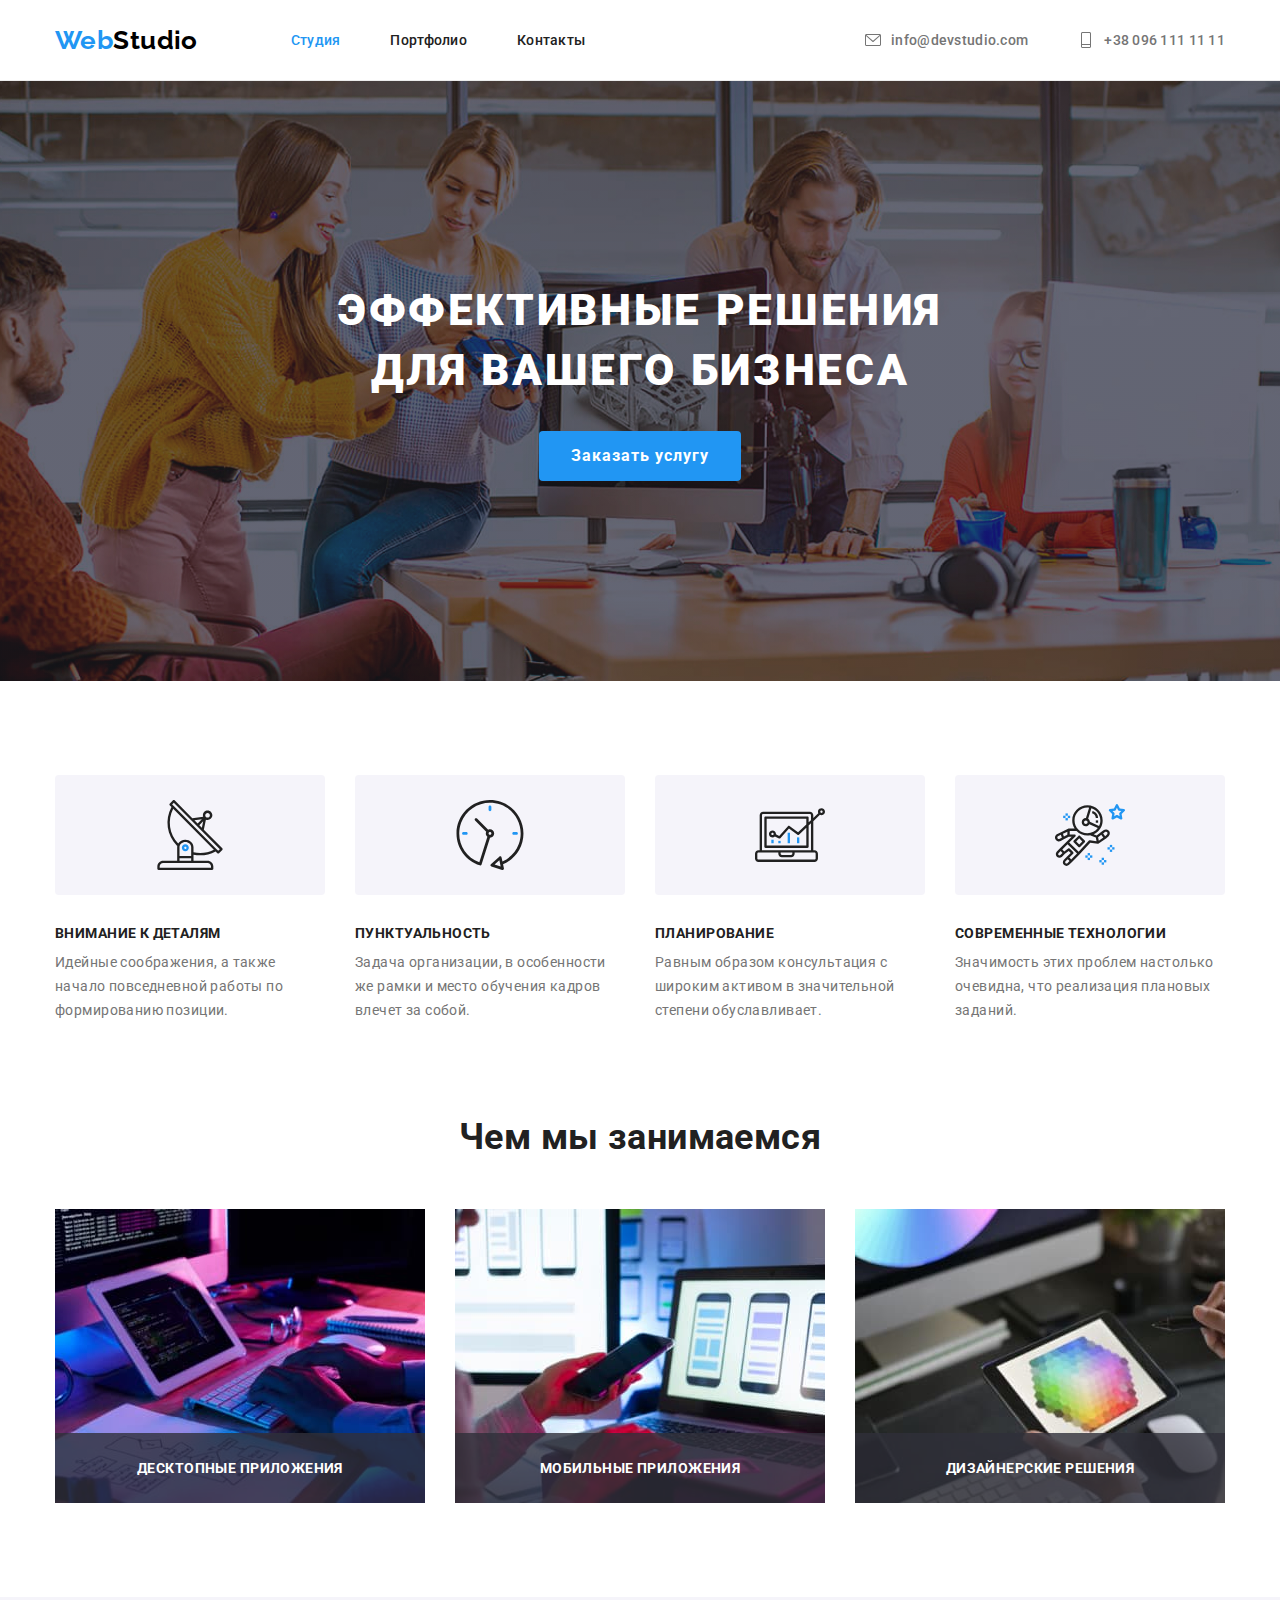
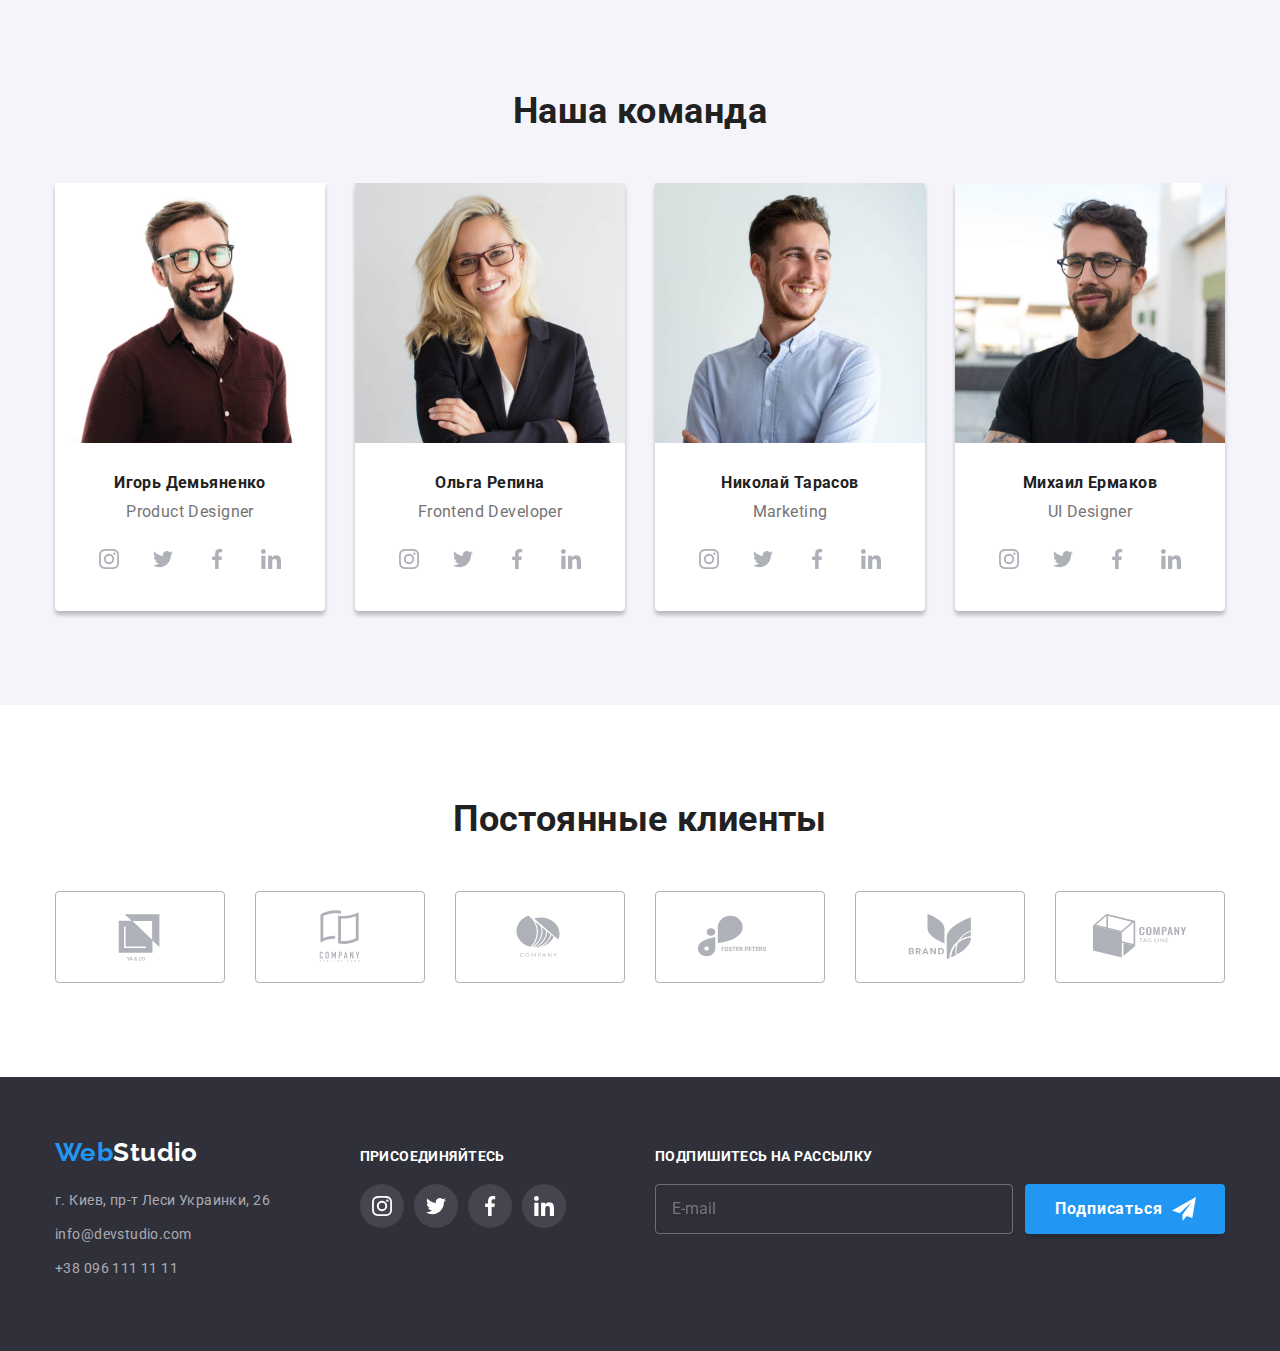
==== commit ec610643: "правка бем и scss" ====
--- a/index.html
+++ b/index.html
@@ -9,11 +9,6 @@
       href="https://fonts.googleapis.com/css2?family=Raleway:wght@700&family=Roboto:wght@400;500;700;900&family=Tangerine:wght@700&display=swap"
       rel="stylesheet"
     />
-    <link
-      rel="stylesheet"
-      href="https://cdnjs.cloudflare.com/ajax/libs/modern-normalize/1.1.0/modern-normalize.min.css"
-    />
-    <!-- <link rel="stylesheet" href="./css/styles.css" /> -->
     <link rel="stylesheet" href="./css/main.min.css" />
   </head>
   <body>
@@ -72,32 +67,32 @@
       </section>
 
       <!--Преимущества-->
-      <section class="section features-section">
+      <section class="section section-features">
         <div class="container">
           <h2 class="hidden">Наши преимущества</h2>
-          <ul class="features list">
-            <li class="features__item features__icon1">
+          <ul class="features list flexing">
+            <li class="features__item features__item--icon1">
               <h3 class="features__title title">Внимание к деталям</h3>
               <p class="features__text">
                 Идейные соображения, а также начало повседневной работы по
                 формированию позиции.
               </p>
             </li>
-            <li class="features__item features__icon2">
+            <li class="features__item features__item--icon2">
               <h3 class="features__title title">Пунктуальность</h3>
               <p class="features__text">
                 Задача организации, в особенности же рамки и место обучения
                 кадров влечет за собой.
               </p>
             </li>
-            <li class="features__item features__icon3">
+            <li class="features__item features__item--icon3">
               <h3 class="features__title title">Планирование</h3>
               <p class="features__text">
                 Равным образом консультация с широким активом в значительной
                 степени обуславливает.
               </p>
             </li>
-            <li class="features__item features__icon4">
+            <li class="features__item features__item--icon4">
               <h3 class="features__title title">Современные технологии</h3>
               <p class="features__text">
                 Значимость этих проблем настолько очевидна, что реализация
@@ -112,7 +107,7 @@
       <section class="section work-section">
         <div class="container">
           <h2 class="title">Чем мы занимаемся</h2>
-          <ul class="work list">
+          <ul class="work list flexing">
             <li class="work__item">
               <img
                 src="./images/place1.jpg"
@@ -146,10 +141,10 @@
       </section>
 
       <!--Команда-->
-      <section class="section team-section">
+      <section class="section section-team">
         <div class="container">
           <h2 class="title">Наша команда</h2>
-          <ul class="team list">
+          <ul class="team list flexing">
             <li class="team__item">
               <img
                 class="team__img"
@@ -330,7 +325,7 @@
       <section class="section">
         <div class="container">
           <h2 class="title">Постоянные клиенты</h2>
-          <ul class="clients list">
+          <ul class="clients list flexing">
             <li class="clients__item">
               <a class="clients__link" href="#">
                 <svg width="106" height="60">
@@ -380,7 +375,7 @@
 
     <!--Подвал сайта-->
     <footer class="footer">
-      <div class="container">
+      <div class="container footer__container">
         <div class="footer-flex">
           <a href="./index.html" class="logo"
             ><span class="accent">Web</span>Studio</a
@@ -486,45 +481,45 @@
     <!-- Модельное окно -->
     <div class="backdrop is-hidden" data-modal>
       <div class="model">
-        <strong class="model-title"
+        <strong class="model__title"
           >Оставьте свои данные, мы вам перезвоним</strong
         >
         <form class="model-form">
-          <label class="label-grup">
-            <span class="model-name">Имя</span>
-            <input class="model-input" type="text" name="user-name" />
-            <svg class="modal-icon" width="16" height="16">
+          <label class="model-form__label">
+            <span class="model-form__name">Имя</span>
+            <input class="model-form__input" type="text" name="user-name" />
+            <svg class="model-form__icon" width="16" height="16">
               <use href="./images/sprite.svg#icon-person-modal"></use>
             </svg>
           </label>
 
-          <label class="label-grup">
-            <span class="model-name">Телефон</span>
-            <input class="model-input" type="text" name="user-phone" />
-            <svg class="modal-icon" width="16" height="16">
+          <label class="model-form__label">
+            <span class="model-form__name">Телефон</span>
+            <input class="model-form__input" type="text" name="user-phone" />
+            <svg class="model-form__icon" width="16" height="16">
               <use href="./images/sprite.svg#icon-phone-modal"></use>
             </svg>
           </label>
 
-          <label class="label-grup">
-            <span class="model-name">Почта</span>
-            <input class="model-input" type="text" name="user-email" />
-            <svg class="modal-icon" width="16" height="16">
+          <label class="model-form__label">
+            <span class="model-form__name">Почта</span>
+            <input class="model-form__input" type="text" name="user-email" />
+            <svg class="model-form__icon" width="16" height="16">
               <use href="./images/sprite.svg#icon-email-modal"></use>
             </svg>
           </label>
 
-          <label class="label-grup label-comment">
-            <span class="model-name">Коментарий</span>
+          <label class="model-form__label label-comment">
+            <span class="model-form__name">Коментарий</span>
             <textarea
-              class="modai-comment"
+              class="model-form__comment"
               placeholder="Введите текст"
             ></textarea>
           </label>
 
-          <label class="label-grup label-checkbox">
+          <label class="model-form__label label-checkbox">
             <input
-              class="model-checkbox hidden"
+              class="model-form__checkbox hidden"
               type="checkbox"
               name="user-checkbox"
             />
@@ -545,7 +540,7 @@
         </form>
 
         <button class="button-close" data-modal-close>
-          <svg class="close-icon" width="11" height="11">
+          <svg class="button-close__icon" width="11" height="11">
             <use href="./images/sprite.svg#icon-close"></use>
           </svg>
         </button>
--- a/css/main.min.css
+++ b/css/main.min.css
@@ -1,2 +1,2 @@
-body{position:relative;font-family:"Roboto", sans-serif;font-size:14px;line-height:1.714;letter-spacing:0.03em;color:var(--primary-text-color);background-color:var(--primary-white-color)}img{display:block}.list{padding:0;margin:0;list-style:none}.hidden{position:absolute;white-space:nowrap;width:1px;height:1px;overflow:hidden;border:0;padding:0;clip:rect(0 0 0 0);clip-path:inset(50%);margin:-1px}.link{display:block;text-decoration:none;transition-property:color;transition-duration:250ms;transition-timing-function:cubic-bezier(0.4, 0, 0.2, 1)}.title{margin-top:0;margin-bottom:50px;font-size:36px;line-height:1.166;text-align:center;color:var(--title-text-color)}.section{padding:94px 0}.container{width:1200px;padding-left:15px;padding-right:15px;margin:0 auto}.link:hover,.link:focus,.nav .current,.accent{color:var(--accant-color)}.logo{font-family:"Raleway", sans-serif;text-decoration:none;font-weight:700;font-size:26px;line-height:1.192;color:#000}.header .logo{margin-right:93px;padding-top:24px;padding-bottom:24px}.button{padding:10px 32px;cursor:pointer;border:none;font-weight:700;font-size:16px;line-height:1.875;letter-spacing:0.06em;color:var(--primary-white-color);background-color:var(--accant-color);border-radius:4px;transition-property:background-color, box-shadow;transition-duration:250ms;transition-timing-function:cubic-bezier(0.4, 0, 0.2, 1)}.social{display:flex;list-style:none;justify-content:center;align-items:center;padding:0;margin:0}.social__item:not(:last-child){margin-right:10px}.social__link{width:44px;height:44px;border-radius:50%;display:flex;justify-content:center;align-items:center;transition-property:background-color;transition-duration:250ms;transition-timing-function:cubic-bezier(0.4, 0, 0.2, 1)}.social__link svg{fill:var(--social-icon-color);transition-property:fill;transition-duration:250ms;transition-timing-function:cubic-bezier(0.4, 0, 0.2, 1)}.social .social__link:hover,.social .social__link:focus{background-color:var(--accant-color)}.social__link:hover>svg,.social__link:focus>svg{fill:var(--primary-white-color)}.social__link--dark{background-color:rgba(255,255,255,0.1)}.header{border-bottom:1px solid #ececec}.header>.container,.nav-list{display:flex}.header .nav{display:flex;align-items:center}.nav__link,.contacts-list__link{padding-top:32px;padding-bottom:32px}.nav__item:not(:last-child),.contacts-list__item:not(:last-child){margin-right:50px}.nav__link,.contacts-list__link{font-weight:500;line-height:1.142;letter-spacing:0.02em;color:var(--title-text-color)}.nav__link{position:relative}.nav__link::after{content:"";display:inline-block;width:100%;height:4px;position:absolute;bottom:-1px;left:0;border-radius:2px;transition-property:background-color;transition-duration:250ms;transition-timing-function:cubic-bezier(0.4, 0, 0.2, 1)}.nav__link:hover.link::after{background-color:var(--accant-color)}.contacts-list{display:flex;margin-left:auto}.contacts-list__link{display:flex;color:var(--primary-text-color)}.contacts-list__link:hover .contacts-list__icon,.contacts-list__link:focus .contacts-list__icon{fill:var(--accant-color)}.contacts-list__icon{margin-right:10px;fill:var(--primary-text-color);transition-property:fill;transition-duration:250ms;transition-timing-function:cubic-bezier(0.4, 0, 0.2, 1)}.hero{background-image:linear-gradient(to right, rgba(47,48,58,0.4), rgba(47,48,58,0.4)),url("../images/hero-bg.jpg");background-position:center top;background-repeat:no-repeat;max-width:1600px;margin:0 auto;padding-top:200px;padding-bottom:200px;text-align:center}.hero__title{max-width:696px;margin:0 auto 30px auto;font-weight:900;font-size:44px;line-height:1.363;letter-spacing:0.06em;text-transform:uppercase;color:var(--primary-white-color)}.hero__button:hover{background-color:#188ce8;box-shadow:0px 4px 4px rgba(0,0,0,0.15)}.features__item::before{content:"";display:block;width:270px;height:120px;border-radius:4px;background-color:#f5f4fa;background-position:center center;background-size:70px 70px;background-repeat:no-repeat;margin-bottom:30px}.features__icon1::before{background-image:url("../images/antenna.svg")}.features__icon2::before{background-image:url("../images/clock.svg")}.features__icon3::before{background-image:url("../images/diagram.svg")}.features__icon4::before{background-image:url("../images/astronaut.svg")}.features-section{padding-bottom:0}.features{display:flex}.features__item{width:270px}.features__item:not(:last-child){margin-right:30px}.features__title{margin-top:0;margin-bottom:10px;font-size:14px;line-height:1.142;text-transform:uppercase}.features__text{margin:0}.work{display:flex}.work__item:not(:last-child){margin-right:30px}.work__item{position:relative}.work__title{position:absolute;bottom:0;left:0;margin:0;padding:27px 0;width:100%;text-align:center;font-size:14px;line-height:1.142;text-transform:uppercase;color:var(--primary-white-color);background-color:rgba(47,48,58,0.8)}.clients{display:flex;justify-content:center}.clients .clients__link{width:170px;height:92px;display:flex;justify-content:center;align-items:center;border:1px solid var(--social-icon-color);border-radius:4px;transition-property:border-color;transition-duration:250ms;transition-timing-function:cubic-bezier(0.4, 0, 0.2, 1)}.clients__link svg{fill:var(--social-icon-color);transition-property:fill;transition-duration:250ms;transition-timing-function:cubic-bezier(0.4, 0, 0.2, 1)}.clients .clients__link:hover svg,.clients .clients__link:focus svg{fill:var(--accant-color)}.clients__item .clients__link:hover,.clients__item .clients__link:focus{border-color:var(--accant-color)}.clients__item:not(:last-child){margin-right:30px}.team-section{background-color:#f5f4fa}.team{display:flex}.team__item{border-radius:0 0 4px 4px;box-shadow:0px 4px 4px 0px rgba(0,0,0,0.25);background-color:var(--primary-white-color)}.team__item:not(:last-child){margin-right:30px}.participant{padding:30px 10px}.participant__title,.participant__text{margin:0;font-size:16px;line-height:1.187;text-align:center}.participant__title{margin-bottom:10px}.participant__text{margin-bottom:16px}.footer{padding-top:60px;padding-bottom:60px;background-color:#2f303a}.footer>.container{display:flex;align-items:baseline}.footer-flex:not(:last-child){margin-right:80px}.footer-flex:last-child{flex-grow:2}.footer .logo{color:var(--primary-white-color)}.contacts-nav__link{font-style:normal;color:rgba(255,255,255,0.6)}.contacts-nav__link:hover,.contacts-nav__link:focus{color:var(--accant-color)}.address{margin-top:20px}.contacts-nav__item{margin-bottom:10px}.contacts-nav__item:not(:last-child){margin-bottom:10px}.footer-title{margin:0;margin-bottom:20px;font-size:14px;line-height:1.142;letter-spacing:0.03em;text-transform:uppercase;text-align:start;color:var(--primary-white-color)}.footer-flex svg{fill:var(--primary-white-color)}.form{position:relative;display:flex;justify-content:space-between}.form__input{padding:15px 16px;border:1px solid rgba(255,255,255,0.3);filter:drop-shadow(0px 4px 4px rgba(0,0,0,0.15));border-radius:4px;background-color:transparent;width:358px;font-size:16px;color:var(--primary-white-color)}.form .form__button{padding:10px 29px;min-width:200px;height:50px;padding-right:61px;box-shadow:0px 4px 4px rgba(0,0,0,0.15);border-radius:4px}.form__icon{position:absolute;right:29px;top:13px;fill:var(--primary-white-color)}:root{--primary-white-color: #fff;--primary-text-color: #757575;--title-text-color: #212121;--accant-color: #2196f3;--portfolio-btn-color: #f5f4fa;--social-icon-color: #afb1b8;--slider-text-color: rgba(33, 150, 243, 0.9)}.portfolio-list{margin-bottom:50px;display:flex;justify-content:center}.portfolio-list .flex-element:not(:last-child){margin-right:8px}.portfolio-button{padding:6px 22px;border-radius:4px;cursor:pointer;border:none;font-family:"Roboto", sans-serif;font-weight:500;font-size:16px;line-height:1.625;color:var(--title-text-color);background-color:var(--portfolio-btn-color);transition-property:background-color, color, box-shadow;transition-duration:250ms;transition-timing-function:cubic-bezier(0.4, 0, 0.2, 1)}.portfolio-button:hover,.portfolio-button:focus,.acctive{color:var(--primary-white-color);background-color:var(--accant-color);box-shadow:0px 4px 4px rgba(0,0,0,0.15)}.portfolio-page{display:flex;flex-wrap:wrap}.portfolio-page .flex-element{margin-right:30px;margin-bottom:30px;transition-property:box-shadow;transition-duration:250ms;transition-timing-function:cubic-bezier(0.4, 0, 0.2, 1)}.portfolio-page .flex-element:nth-child(3n){margin-right:0}.portfolio-page .flex-element:nth-last-child(-n+3){margin-bottom:0}.portfolio-page .link:hover{box-shadow:0px 1px 1px rgba(0,0,0,0.12),0px 4px 4px rgba(0,0,0,0.06),1px 4px 6px rgba(0,0,0,0.16)}.portfolio-page .title{margin:0;margin-bottom:4px;font-size:18px;line-height:2;letter-spacing:0.06em}.portfolio-page .text{margin:0;font-size:16px;line-height:1.875}.portfolio-page .box{padding:20px 24px;border-right:1px solid #eeeeee;border-bottom:1px solid #eeeeee;border-left:1px solid #eeeeee}.portfolio-page .text{color:var(--primary-text-color)}.slider-box{position:relative;overflow:hidden}.portfolio-page .slider-text{position:absolute;top:0;left:0;width:100%;height:100%;transform:translateY(100%);margin:0;padding:63px 24px 0 24px;font-size:18px;line-height:1.555;letter-spacing:0.03em;color:var(--primary-white-color);background-color:var(--slider-text-color);transition-property:transform;transition-duration:250ms;transition-timing-function:cubic-bezier(0.4, 0, 0.2, 1)}.portfolio-page .link:hover .slider-text{transform:translateY(0)}.backdrop{position:fixed;top:0;left:0;display:flex;justify-content:center;align-items:center;width:100%;height:100%;opacity:1;transition:opacity 250ms;background-color:rgba(0,0,0,0.2)}.backdrop.is-hidden{opacity:0;pointer-events:none}.backdrop .model{position:relative;padding:40px;min-width:528px;line-height:0;box-shadow:0px 1px 3px rgba(0,0,0,0.12),0px 1px 1px rgba(0,0,0,0.14),0px 2px 1px rgba(0,0,0,0.2);border-radius:4px;background-color:white}.button-close{position:absolute;top:8px;right:8px;display:flex;align-items:center;justify-content:center;width:30px;height:30px;border:1px solid rgba(0,0,0,0.1);border-radius:50%;cursor:pointer;background-color:inherit}.close-icon{transition-property:fill;transition-duration:250ms;transition-timing-function:cubic-bezier(0.4, 0, 0.2, 1)}.button-close:hover .close-icon,.button-close:focus .close-icon{fill:var(--accant-color)}.model-title{display:block;margin-bottom:12px;font-size:20px;line-height:1.15;text-align:center;color:var(--title-text-color)}.model-form{display:flex;flex-direction:column;align-items:center}.label-grup{position:relative;width:100%}.label-grup:hover .modal-icon,.model-input:focus+.modal-icon{fill:var(--accant-color)}.model-input:focus{border:1px solid var(--accant-color)}.label-grup:not(:last-child){margin-bottom:10px}.label-grup .model-input{padding:12px 42px;height:40px;border:1px solid rgba(33,33,33,0.2);border-radius:4px;resize:none;outline:none;transition-property:border;transition-duration:250ms;transition-timing-function:cubic-bezier(0.4, 0, 0.2, 1)}.label-grup .model-input,.label-grup .modai-comment{width:100%}.modai-comment{display:block;height:120px;padding:12px 16px;border:1px solid rgba(33,33,33,0.2);border-radius:4px;resize:none;outline:none;transition-property:border;transition-duration:250ms;transition-timing-function:cubic-bezier(0.4, 0, 0.2, 1)}.label-grup:hover .model-input,.modai-comment:hover,.model-input:focus,.modai-comment:focus{border:1px solid var(--accant-color)}.model-name{display:inline-block;margin-bottom:4px;font-size:12px;line-height:1.16;letter-spacing:0.01em;color:var(--primary-text-color)}.checkbox-name{font-size:14px;line-height:1.71;margin-left:7px}.label-grup .checkbox-link{color:var(--accant-color)}.model .label-checkbox{margin-bottom:30px;display:flex;justify-content:center;align-items:center}.model .label-comment{margin-bottom:20px}.modai-comment::placeholder{line-height:1.142;letter-spacing:0.01em;color:rgba(117,117,117,0.5)}.modal-icon{position:absolute;bottom:12px;left:12px;transition-property:fill;transition-duration:250ms;transition-timing-function:cubic-bezier(0.4, 0, 0.2, 1)}.model .button{display:block;margin:0 auto;min-width:200px;box-shadow:0px 4px 4px rgba(0,0,0,0.15)}.model .button:hover{background-color:#188ce8}.checkbox-icon{fill:var(--primary-white-color)}.checkbox-box{display:flex;justify-content:center;align-items:center;width:16px;height:15px;outline:2px solid var(--title-text-color);outline-offset:-2px;border-radius:2px;pointer-events:none;transition-property:fill, outline, background-color;transition-duration:250ms;transition-timing-function:cubic-bezier(0.4, 0, 0.2, 1)}.model-checkbox:focus+.checkbox-box{border:3px solid var(--primary-text-color)}.model-checkbox{width:16px;height:16px}.model-checkbox:checked+.checkbox-box{background-color:var(--accant-color);fill:var(--primary-white-color);outline:2px solid var(--accant-color)}
+/*! modern-normalize v1.1.0 | MIT License | https://github.com/sindresorhus/modern-normalize */*,::before,::after{box-sizing:border-box}html{line-height:1.15;-webkit-text-size-adjust:100%;-moz-tab-size:4;tab-size:4}body{margin:0;font-family:system-ui,-apple-system,"Segoe UI",Roboto,Helvetica,Arial,sans-serif,"Apple Color Emoji","Segoe UI Emoji"}hr{height:0;color:inherit}abbr[title]{text-decoration:underline dotted}b,strong{font-weight:bolder}code,kbd,samp,pre{font-family:ui-monospace, SFMono-Regular, Consolas, 'Liberation Mono', Menlo, monospace;font-size:1em}small{font-size:80%}sub,sup{font-size:75%;line-height:0;position:relative;vertical-align:baseline}sub{bottom:-0.25em}sup{top:-0.5em}table{text-indent:0;border-color:inherit}button,input,optgroup,select,textarea{font-family:inherit;font-size:100%;line-height:1.15;margin:0}button,select{text-transform:none}button,[type='button'],[type='reset'],[type='submit']{-webkit-appearance:button}::-moz-focus-inner{border-style:none;padding:0}:-moz-focusring{outline:1px dotted ButtonText}:-moz-ui-invalid{box-shadow:none}legend{padding:0}progress{vertical-align:baseline}::-webkit-inner-spin-button,::-webkit-outer-spin-button{height:auto}[type='search']{-webkit-appearance:textfield;outline-offset:-2px}::-webkit-search-decoration{-webkit-appearance:none}::-webkit-file-upload-button{-webkit-appearance:button;font:inherit}summary{display:list-item}:root{--primary-white-color: #fff;--primary-text-color: #757575;--title-text-color: #212121;--accant-color: #2196f3;--portfolio-btn-color: #f5f4fa;--social-icon-color: #afb1b8;--slider-text-color: rgba(33, 150, 243, 0.9)}body{position:relative;font-family:"Roboto", sans-serif;font-size:14px;line-height:1.714;letter-spacing:0.03em;color:var(--primary-text-color);background-color:var(--primary-white-color)}img{display:block}.list{padding:0;margin:0;list-style:none}.hidden{position:absolute;white-space:nowrap;width:1px;height:1px;overflow:hidden;border:0;padding:0;clip:rect(0 0 0 0);clip-path:inset(50%);margin:-1px}.link{display:block;text-decoration:none;transition-property:color;transition-duration:250ms;transition-timing-function:cubic-bezier(0.4, 0, 0.2, 1)}.title{margin-top:0;margin-bottom:50px;font-size:36px;line-height:1.166;text-align:center;color:var(--title-text-color)}.section{padding:94px 0}.container{width:1200px;padding-left:15px;padding-right:15px;margin:0 auto}.flexing{display:flex}.link:hover,.link:focus,.nav .current,.accent{color:var(--accant-color)}.logo{font-family:"Raleway", sans-serif;text-decoration:none;font-weight:700;font-size:26px;line-height:1.192;color:#000}.header .logo{margin-right:93px;padding-top:24px;padding-bottom:24px}.footer .logo{color:var(--primary-white-color)}.button{padding:10px 32px;cursor:pointer;border:none;font-weight:700;font-size:16px;line-height:1.875;letter-spacing:0.06em;color:var(--primary-white-color);background-color:var(--accant-color);border-radius:4px;transition-property:background-color, color, box-shadow;transition-duration:250ms;transition-timing-function:cubic-bezier(0.4, 0, 0.2, 1)}.portfolio-nav__button{padding:6px 22px;font-weight:500;line-height:1.625;letter-spacing:0.03em;color:var(--title-text-color);background-color:var(--portfolio-btn-color)}.portfolio-nav__button:hover,.portfolio-nav__button:focus,.portfolio-nav__button.acctive{color:var(--primary-white-color);background-color:var(--accant-color);box-shadow:0px 4px 4px rgba(0,0,0,0.15)}.form__button{padding:10px 29px;margin-left:12px;min-width:200px;height:50px;padding-right:61px;box-shadow:0px 4px 4px rgba(0,0,0,0.15);border-radius:4px}.form__icon{position:absolute;right:29px;top:13px;fill:var(--primary-white-color)}.button-close{position:absolute;top:8px;right:8px;display:flex;align-items:center;justify-content:center;width:30px;height:30px;border:1px solid rgba(0,0,0,0.1);border-radius:50%;cursor:pointer;background-color:inherit}.button-close:hover .button-close__icon,.button-close:focus .button-close__icon{fill:var(--accant-color)}.button-close__icon{transition-property:fill;transition-duration:250ms;transition-timing-function:cubic-bezier(0.4, 0, 0.2, 1)}.social{display:flex;list-style:none;justify-content:center;align-items:center;padding:0;margin:0}.social__item:not(:last-child){margin-right:10px}.social__link{width:44px;height:44px;border-radius:50%;display:flex;justify-content:center;align-items:center;transition-property:background-color;transition-duration:250ms;transition-timing-function:cubic-bezier(0.4, 0, 0.2, 1)}.social__link svg{fill:var(--social-icon-color);transition-property:fill;transition-duration:250ms;transition-timing-function:cubic-bezier(0.4, 0, 0.2, 1)}.social .social__link:hover,.social .social__link:focus{background-color:var(--accant-color)}.social__link:hover>svg,.social__link:focus>svg{fill:var(--primary-white-color)}.social__link--dark{background-color:rgba(255,255,255,0.1)}.header{border-bottom:1px solid #ececec}.header>.container,.nav-list{display:flex}.header .nav{display:flex;align-items:center}.nav__link,.contacts-list__link{padding-top:32px;padding-bottom:32px}.nav__item:not(:last-child),.contacts-list__item:not(:last-child){margin-right:50px}.nav__link,.contacts-list__link{font-weight:500;line-height:1.142;letter-spacing:0.02em;color:var(--title-text-color)}.nav__link{position:relative}.nav__link::after{content:"";display:inline-block;width:100%;height:4px;position:absolute;bottom:-1px;left:0;border-radius:2px;transition-property:background-color;transition-duration:250ms;transition-timing-function:cubic-bezier(0.4, 0, 0.2, 1)}.nav__link:hover.link::after{background-color:var(--accant-color)}.contacts-list{display:flex;margin-left:auto}.contacts-list__link{display:flex;color:var(--primary-text-color)}.contacts-list__link:hover .contacts-list__icon,.contacts-list__link:focus .contacts-list__icon{fill:var(--accant-color)}.contacts-list__icon{margin-right:10px;fill:var(--primary-text-color);transition-property:fill;transition-duration:250ms;transition-timing-function:cubic-bezier(0.4, 0, 0.2, 1)}.hero{background-image:linear-gradient(to right, rgba(47,48,58,0.4), rgba(47,48,58,0.4)),url("../images/hero-bg.jpg");background-position:center top;background-repeat:no-repeat;max-width:1600px;margin:0 auto;padding-top:200px;padding-bottom:200px;text-align:center}.hero__title{max-width:696px;margin:0 auto 30px auto;font-weight:900;font-size:44px;line-height:1.363;letter-spacing:0.06em;text-transform:uppercase;color:var(--primary-white-color)}.hero__button:hover{background-color:#188ce8;box-shadow:0px 4px 4px rgba(0,0,0,0.15)}.features__item::before{content:"";display:block;width:270px;height:120px;border-radius:4px;background-color:#f5f4fa;background-position:center center;background-size:70px 70px;background-repeat:no-repeat;margin-bottom:30px}.features__item--icon1::before{background-image:url("../images/antenna.svg")}.features__item--icon2::before{background-image:url("../images/clock.svg")}.features__item--icon3::before{background-image:url("../images/diagram.svg")}.features__item--icon4::before{background-image:url("../images/astronaut.svg")}.section-features{padding-bottom:0}.features__item{width:270px}.features__item:not(:last-child){margin-right:30px}.features__title{margin-bottom:10px;font-size:14px;line-height:1.142;text-transform:uppercase;text-align:start}.features__text{margin:0}.work__item:not(:last-child){margin-right:30px}.work__item{position:relative}.work__title{position:absolute;bottom:0;left:0;margin:0;padding:27px 0;width:100%;text-align:center;font-size:14px;line-height:1.142;text-transform:uppercase;color:var(--primary-white-color);background-color:rgba(47,48,58,0.8)}.clients{justify-content:center}.clients__link{width:170px;height:92px;display:flex;justify-content:center;align-items:center;border:1px solid var(--social-icon-color);border-radius:4px;transition-property:border-color;transition-duration:250ms;transition-timing-function:cubic-bezier(0.4, 0, 0.2, 1)}.clients__link:hover svg,.clients__link:focus svg{fill:var(--accant-color)}.clients__link:hover,.clients__link:focus{border-color:var(--accant-color)}.clients__link svg{fill:var(--social-icon-color);transition-property:fill;transition-duration:250ms;transition-timing-function:cubic-bezier(0.4, 0, 0.2, 1)}.clients__item:not(:last-child){margin-right:30px}.section-team{background-color:#f5f4fa}.team__item{border-radius:0 0 4px 4px;box-shadow:0px 4px 4px 0px rgba(0,0,0,0.25);background-color:var(--primary-white-color)}.team__item:not(:last-child){margin-right:30px}.participant{padding:30px 10px}.participant__title,.participant__text{margin:0;font-size:16px;line-height:1.187;text-align:center}.participant__title{margin-bottom:10px}.participant__text{margin-bottom:16px}.footer{padding-top:60px;padding-bottom:60px;background-color:#2f303a}.footer__container{display:flex;justify-content:space-between;align-items:baseline}.contacts-nav__link{font-style:normal;color:rgba(255,255,255,0.6)}.contacts-nav__link:hover,.contacts-nav__link:focus{color:var(--accant-color)}.address{margin-top:20px}.contacts-nav__item{margin-bottom:10px}.contacts-nav__item:not(:last-child){margin-bottom:10px}.footer-title{margin:0;margin-bottom:20px;font-size:14px;line-height:1.142;letter-spacing:0.03em;text-transform:uppercase;text-align:start;color:var(--primary-white-color)}.footer-flex svg{fill:var(--primary-white-color)}.form{position:relative;display:flex;justify-content:space-between}.form__input{padding:15px 16px;border:1px solid rgba(255,255,255,0.3);filter:drop-shadow(0px 4px 4px rgba(0,0,0,0.15));border-radius:4px;width:358px;font-size:16px;color:var(--primary-white-color);background-color:transparent}.backdrop{position:fixed;top:0;left:0;display:flex;justify-content:center;align-items:center;width:100%;height:100%;opacity:1;transition:opacity 250ms;background-color:rgba(0,0,0,0.2)}.backdrop.is-hidden{opacity:0;pointer-events:none}.model{position:relative;padding:40px;min-width:528px;line-height:0;box-shadow:0px 1px 3px rgba(0,0,0,0.12),0px 1px 1px rgba(0,0,0,0.14),0px 2px 1px rgba(0,0,0,0.2);border-radius:4px;background-color:white}.model__title{display:block;margin-bottom:12px;font-size:20px;line-height:1.15;text-align:center;color:var(--title-text-color)}.model-form{display:flex;flex-direction:column;align-items:center}.model-form__label{position:relative;width:100%}.model-form__label:hover .model-form__icon,.model-form__input:focus+.model-form__icon{fill:var(--accant-color)}.model-form__input:focus{border:1px solid var(--accant-color)}.model-form__label:not(:last-child){margin-bottom:10px}.model-form__label .model-form__input{padding:12px 42px;height:40px;border:1px solid rgba(33,33,33,0.2);border-radius:4px;resize:none;outline:none;transition-property:border;transition-duration:250ms;transition-timing-function:cubic-bezier(0.4, 0, 0.2, 1)}.model-form__label .model-form__input,.model-form__label .model-form__comment{width:100%}.model-form__comment{display:block;height:120px;padding:12px 16px;border:1px solid rgba(33,33,33,0.2);border-radius:4px;resize:none;outline:none;transition-property:border;transition-duration:250ms;transition-timing-function:cubic-bezier(0.4, 0, 0.2, 1)}.model-form__label:hover .model-form__input,.model-form__comment:hover,.model-form__input:focus,.model-form__comment:focus{border:1px solid var(--accant-color)}.model-form__name{display:inline-block;margin-bottom:4px;font-size:12px;line-height:1.16;letter-spacing:0.01em;color:var(--primary-text-color)}.checkbox-name{font-size:14px;line-height:1.71;margin-left:7px}.model-form__label .checkbox-link{color:var(--accant-color)}.model .label-checkbox{margin-bottom:30px;display:flex;justify-content:center;align-items:center}.model .label-comment{margin-bottom:20px}.model-form__comment::placeholder{line-height:1.142;letter-spacing:0.01em;color:rgba(117,117,117,0.5)}.model-form__icon{position:absolute;bottom:12px;left:12px;transition-property:fill;transition-duration:250ms;transition-timing-function:cubic-bezier(0.4, 0, 0.2, 1)}.model .button{display:block;margin:0 auto;min-width:200px;box-shadow:0px 4px 4px rgba(0,0,0,0.15)}.model .button:hover{background-color:#188ce8}.checkbox-icon{fill:var(--primary-white-color)}.checkbox-box{display:flex;justify-content:center;align-items:center;width:16px;height:15px;outline:2px solid var(--title-text-color);outline-offset:-2px;border-radius:2px;pointer-events:none;transition-property:fill, outline, background-color;transition-duration:250ms;transition-timing-function:cubic-bezier(0.4, 0, 0.2, 1)}.model-form__checkbox:focus+.checkbox-box{border:3px solid var(--primary-text-color)}.model-form__checkbox{width:16px;height:16px}.model-form__checkbox:checked+.checkbox-box{background-color:var(--accant-color);fill:var(--primary-white-color);outline:2px solid var(--accant-color)}.portfolio-nav{margin-bottom:50px;display:flex;justify-content:center}.portfolio-nav__item:not(:last-child){margin-right:8px}.portfolio-list{display:flex;flex-wrap:wrap}.portfolio-list__item{margin-right:30px;margin-bottom:30px;transition-property:box-shadow;transition-duration:250ms;transition-timing-function:cubic-bezier(0.4, 0, 0.2, 1)}.portfolio-list__item:nth-child(3n){margin-right:0}.portfolio-list__item:nth-last-child(-n+3){margin-bottom:0}.portfolio-list__link:hover{box-shadow:0px 1px 1px rgba(0,0,0,0.12),0px 4px 4px rgba(0,0,0,0.06),1px 4px 6px rgba(0,0,0,0.16)}.portfolio-list__name{padding:20px 24px;border-right:1px solid #eeeeee;border-bottom:1px solid #eeeeee;border-left:1px solid #eeeeee}.portfolio-list__title{margin:0;margin-bottom:4px;font-size:18px;line-height:2;letter-spacing:0.06em;text-align:start;color:var(--title-text-color)}.portfolio-list__text{margin:0;font-size:16px;line-height:1.875;color:var(--primary-text-color)}.slider{position:relative;overflow:hidden}.slider__text{position:absolute;top:0;left:0;width:100%;height:100%;transform:translateY(100%);margin:0;padding:63px 24px 0 24px;font-size:18px;line-height:1.555;letter-spacing:0.03em;color:var(--primary-white-color);background-color:var(--slider-text-color);transition-property:transform;transition-duration:250ms;transition-timing-function:cubic-bezier(0.4, 0, 0.2, 1)}.portfolio-list__link:hover .slider__text{transform:translateY(0)}
 /*# sourceMappingURL=main.min.css.map */